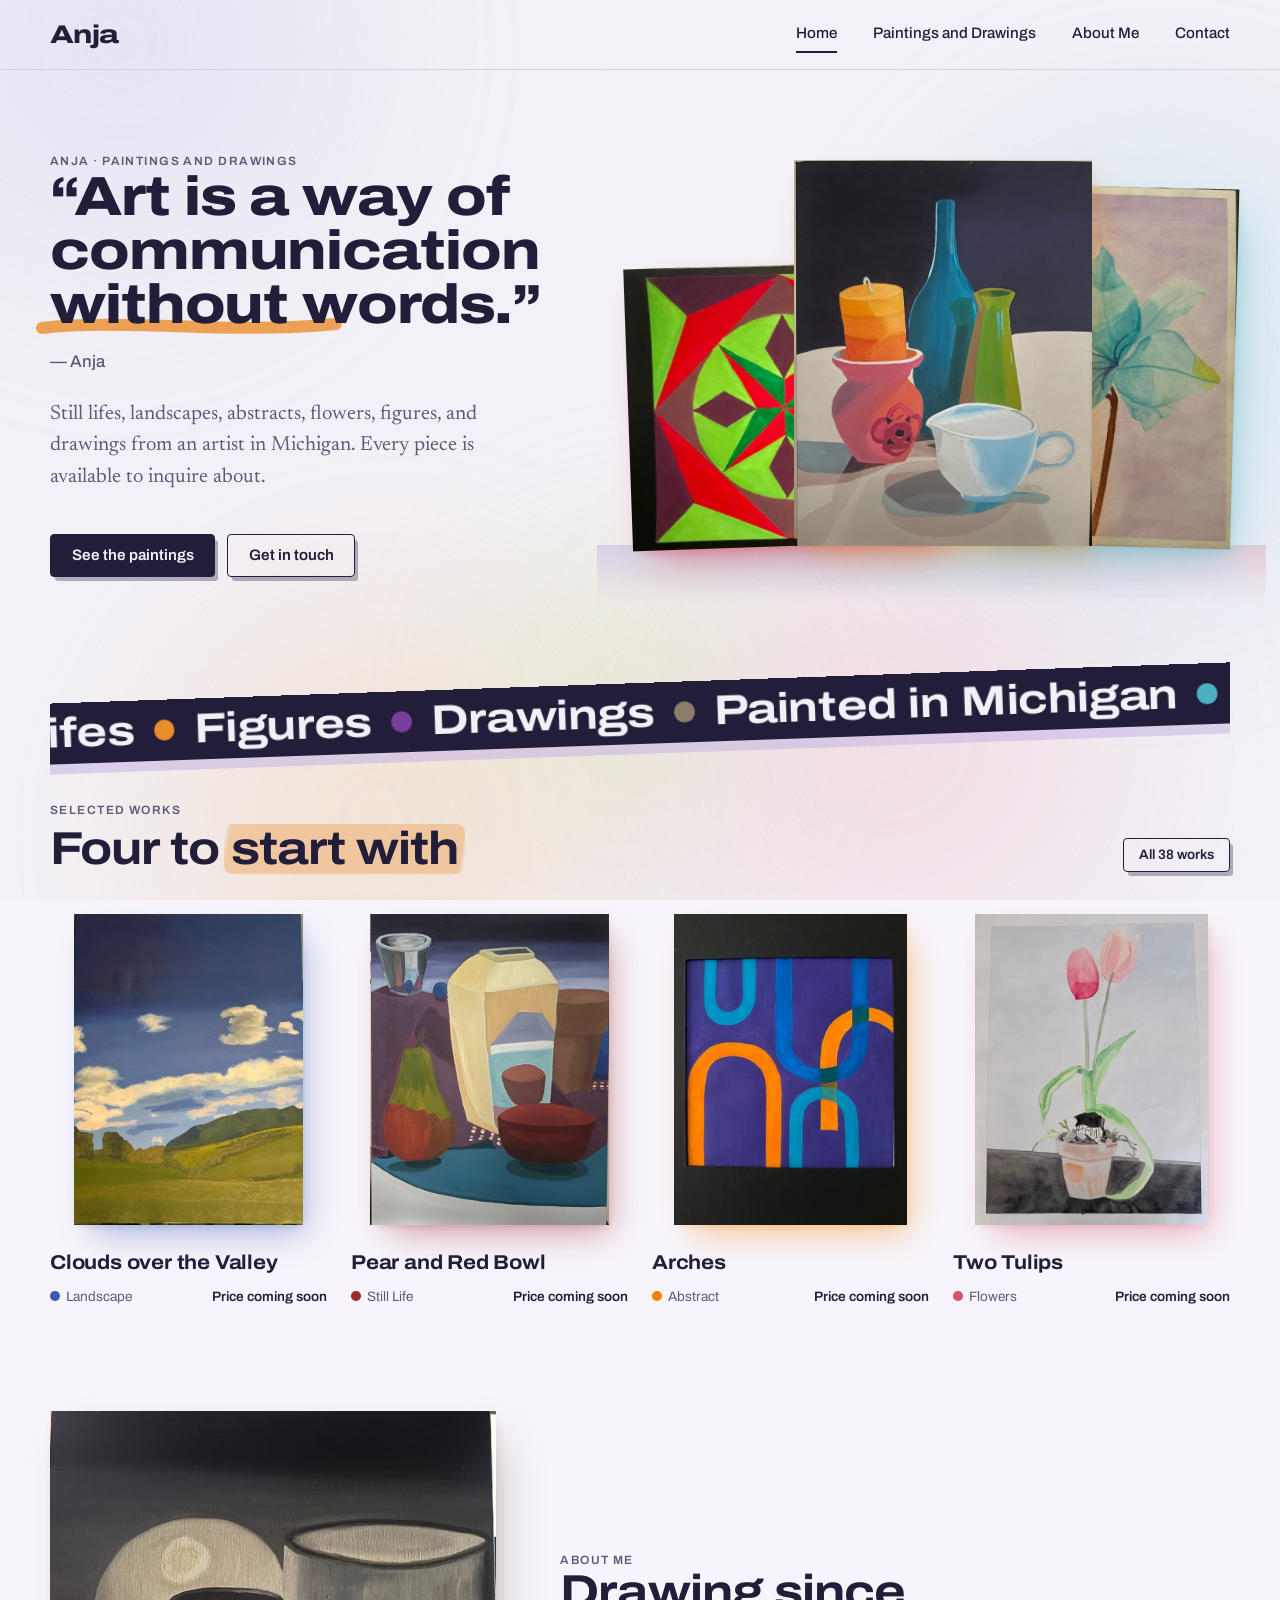
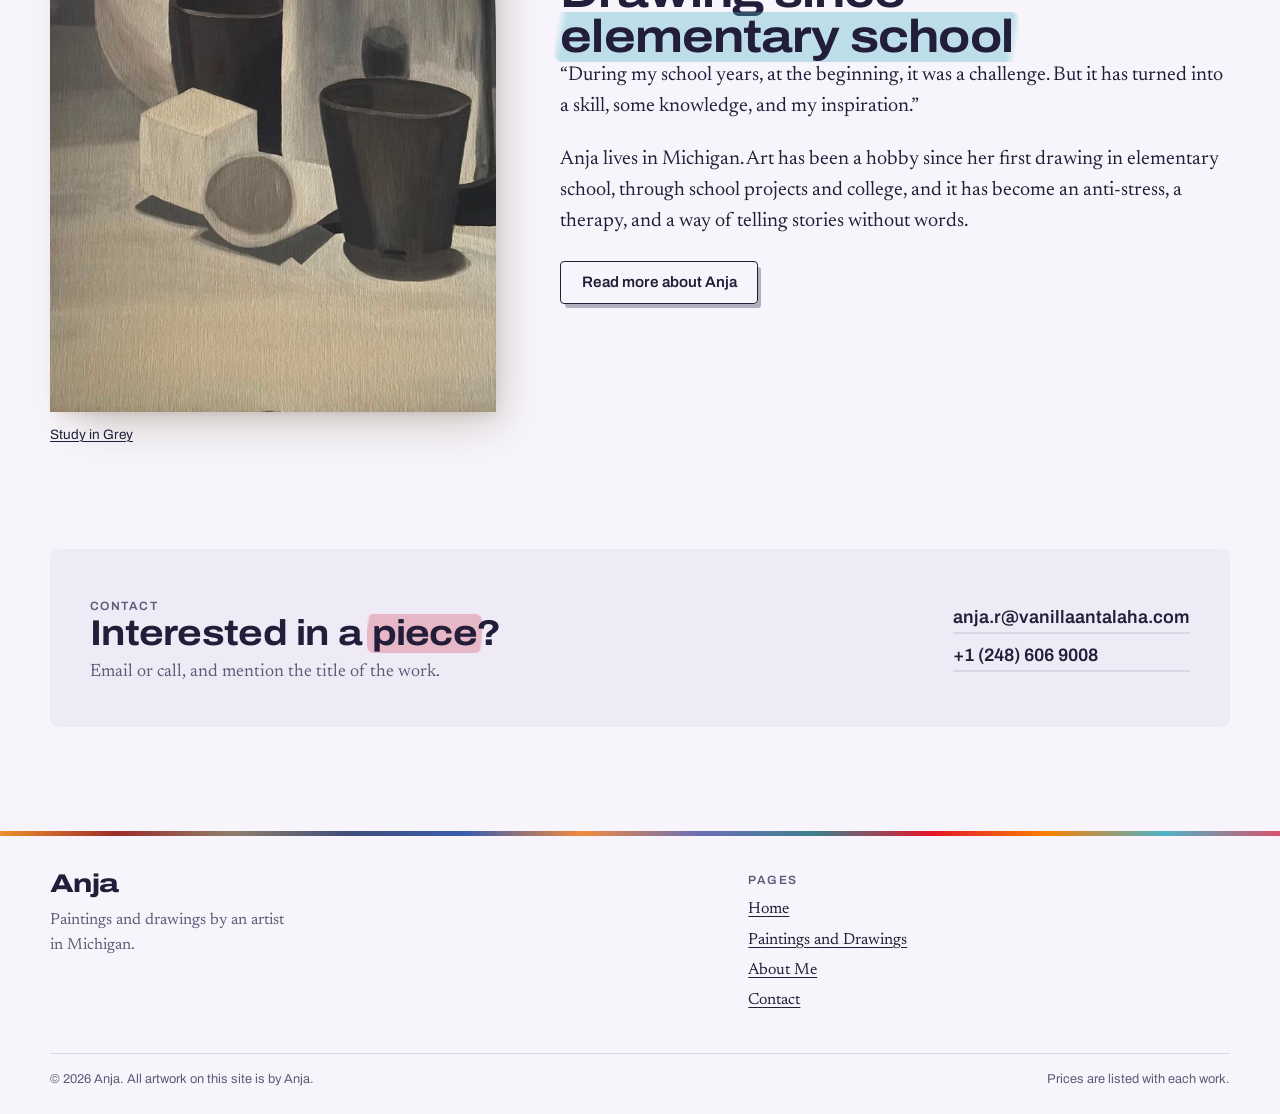
==== index.html @ 445393ed "Remove Landscapes, Abstracts, and Flowers from the home ribbon Co-Authored-By: Claude Fable 5.1 <nor" ====
<!DOCTYPE html>
<html lang="en">
<head>
  <meta charset="utf-8">
  <meta name="viewport" content="width=device-width, initial-scale=1">
  <title>Anja | Paintings and Drawings</title>
  <meta name="description" content="Still lifes, landscapes, abstracts, flowers, figures, and drawings by Anja, an artist in Michigan. Browse the paintings and ask about a piece.">
  <meta property="og:type" content="website">
  <meta property="og:title" content="Anja | Paintings and Drawings">
  <meta property="og:description" content="Still lifes, landscapes, abstracts, flowers, figures, and drawings by Anja, an artist in Michigan.">
  <meta property="og:image" content="images/og.jpg">
  <meta name="twitter:card" content="summary_large_image">
  <link rel="icon" href="favicon.svg" type="image/svg+xml">
  <link rel="preconnect" href="https://fonts.googleapis.com">
  <link rel="preconnect" href="https://fonts.gstatic.com" crossorigin>
  <link href="https://fonts.googleapis.com/css2?family=Archivo:ital,wdth,wght@0,100..125,400..800&amp;family=Newsreader:ital,opsz,wght@0,6..72,300..600;1,6..72,300..600&amp;display=swap" rel="stylesheet">
  <link rel="stylesheet" href="css/styles.css">
  <script>document.documentElement.classList.add('js')</script>
  <script src="js/main.js" defer></script>
</head>
<body>
  <a class="skip-link" href="#main">Skip to content</a>

  <div class="washes" aria-hidden="true">
    <span class="wash wash--1"></span>
    <span class="wash wash--2"></span>
    <span class="wash wash--3"></span>
    <span class="wash wash--4"></span>
    <span class="wash wash--5"></span>
  </div>

  <header class="site-header">
    <div class="wrap">
      <a class="wordmark" href="index.html">Anja</a>
      <button class="nav-toggle" type="button" aria-expanded="false" aria-controls="site-nav">
        <span class="nav-toggle-bars" aria-hidden="true"></span>
        <span class="nav-toggle-label">Menu</span>
      </button>
      <nav class="site-nav" id="site-nav" aria-label="Main">
        <ul role="list">
          <li><a href="index.html" aria-current="page">Home</a></li>
          <li><a href="paintings.html">Paintings and Drawings</a></li>
          <li><a href="about.html">About Me</a></li>
          <li><a href="contact.html">Contact</a></li>
        </ul>
      </nav>
    </div>
  </header>

  <main id="main">
    <div class="wrap">

      <section class="hero" aria-labelledby="hero-title">
        <div class="hero-text">
          <p class="eyebrow">Anja · Paintings and drawings</p>
          <h1 id="hero-title">“Art is a way of communication <span class="stroke">without words.”<svg class="stroke-svg" viewBox="0 0 300 24" preserveAspectRatio="none" aria-hidden="true"><path pathLength="100" d="M4 15 C 50 4, 110 22, 170 11 S 262 5, 296 15"/></svg></span></h1>
          <p class="hero-attrib">— Anja</p>
          <p class="hero-sub lede">Still lifes, landscapes, abstracts, flowers, figures, and drawings from an artist in Michigan. Every piece is available to inquire about.</p>
          <div class="hero-actions">
            <a class="btn" href="paintings.html">See the paintings</a>
            <a class="btn btn--ghost" href="contact.html">Get in touch</a>
          </div>
        </div>

        <div class="shelf" role="group" aria-label="Three of Anja's paintings standing on a table">
          <a class="shelf-item" href="paintings.html#quilt-star" style="--x:0%;--w:52%;--z:1;--rot:-2deg;--delay:0ms;--accent:#e3162a">
            <img src="images/artworks/quilt-star-thumb.jpg" width="800" height="727" alt="Quilt Star: an eight-pointed star in rings of lime, scarlet, and plum" fetchpriority="high">
          </a>
          <a class="shelf-item" href="paintings.html#evening-table" style="--x:27%;--w:50%;--z:3;--rot:0deg;--delay:140ms;--accent:#ef8f2c">
            <img src="images/artworks/evening-table-thumb.jpg" width="618" height="800" alt="Evening Table: a candle in a pink pot beside a tall blue bottle, a green vase, and a white creamer" fetchpriority="high">
          </a>
          <a class="shelf-item" href="paintings.html#blue-lily" style="--x:56%;--w:44%;--z:2;--rot:1.5deg;--delay:280ms;--accent:#4db3c6">
            <img src="images/artworks/blue-lily-thumb.jpg" width="583" height="800" alt="Blue Lily: a turquoise lily in translucent watercolor on a pale lavender ground" fetchpriority="high">
          </a>
        </div>
      </section>

      <div class="ribbon-wrap" aria-hidden="true">
        <div class="ribbon">
          <div class="ribbon-track">
            <span>Still lifes <i style="--dot:#ef8f2c"></i></span><span>Figures <i style="--dot:#7a3f9d"></i></span><span>Drawings <i style="--dot:#8f7f6a"></i></span><span>Painted in Michigan <i style="--dot:#4db3c6"></i></span><span>Available to buy <i style="--dot:#f98104"></i></span>
            <span>Still lifes <i style="--dot:#ef8f2c"></i></span><span>Figures <i style="--dot:#7a3f9d"></i></span><span>Drawings <i style="--dot:#8f7f6a"></i></span><span>Painted in Michigan <i style="--dot:#4db3c6"></i></span><span>Available to buy <i style="--dot:#f98104"></i></span>
          </div>
        </div>
      </div>

      <section class="section" aria-labelledby="selected-title">
        <div class="section-head">
          <div>
            <p class="eyebrow">Selected works</p>
            <h2 id="selected-title">Four to <span class="mark" style="--accent:#ef8f2c">start with</span></h2>
          </div>
          <a class="btn btn--ghost btn--small" href="paintings.html">All 38 works</a>
        </div>

        <div class="works works--featured">
          <article class="work reveal" style="--accent:#3b5db0">
            <a class="work-link" href="paintings.html#clouds-over-the-valley">
              <div class="work-frame">
                <img src="images/artworks/clouds-over-the-valley-thumb.jpg" srcset="images/artworks/clouds-over-the-valley-thumb.jpg 589w, images/artworks/clouds-over-the-valley.jpg 1178w" sizes="(min-width: 900px) 280px, 45vw" width="589" height="800" alt="Clouds over the Valley: thick white clouds in a deep blue sky above green hills" loading="lazy" decoding="async">
              </div>
              <h3 class="work-title">Clouds over the Valley</h3>
            </a>
            <p class="work-meta"><span><i class="work-swatch" aria-hidden="true"></i>Landscape</span><span class="work-price">Price coming soon</span></p>
          </article>

          <article class="work reveal" style="--accent:#9e2b2b">
            <a class="work-link" href="paintings.html#pear-and-red-bowl">
              <div class="work-frame">
                <img src="images/artworks/pear-and-red-bowl-thumb.jpg" srcset="images/artworks/pear-and-red-bowl-thumb.jpg 615w, images/artworks/pear-and-red-bowl.jpg 1230w" sizes="(min-width: 900px) 280px, 45vw" width="615" height="800" alt="Pear and Red Bowl: a green and red pear, a tall cream vessel, a terracotta pot, and a deep red bowl on a purple cloth" loading="lazy" decoding="async">
              </div>
              <h3 class="work-title">Pear and Red Bowl</h3>
            </a>
            <p class="work-meta"><span><i class="work-swatch" aria-hidden="true"></i>Still Life</span><span class="work-price">Price coming soon</span></p>
          </article>

          <article class="work reveal" style="--accent:#f98104">
            <a class="work-link" href="paintings.html#arches">
              <div class="work-frame">
                <img src="images/artworks/arches-thumb.jpg" srcset="images/artworks/arches-thumb.jpg 600w, images/artworks/arches.jpg 1200w" sizes="(min-width: 900px) 280px, 45vw" width="600" height="800" alt="Arches: orange and blue arches looping over a violet ground" loading="lazy" decoding="async">
              </div>
              <h3 class="work-title">Arches</h3>
            </a>
            <p class="work-meta"><span><i class="work-swatch" aria-hidden="true"></i>Abstract</span><span class="work-price">Price coming soon</span></p>
          </article>

          <article class="work reveal" style="--accent:#d8536a">
            <a class="work-link" href="paintings.html#two-tulips">
              <div class="work-frame">
                <img src="images/artworks/two-tulips-thumb.jpg" srcset="images/artworks/two-tulips-thumb.jpg 596w, images/artworks/two-tulips.jpg 1191w" sizes="(min-width: 900px) 280px, 45vw" width="596" height="800" alt="Two Tulips: a crimson and a blush-pink tulip in a terracotta pot on a dark table" loading="lazy" decoding="async">
              </div>
              <h3 class="work-title">Two Tulips</h3>
            </a>
            <p class="work-meta"><span><i class="work-swatch" aria-hidden="true"></i>Flowers</span><span class="work-price">Price coming soon</span></p>
          </article>
        </div>
      </section>

      <section class="section teaser" aria-labelledby="about-title">
        <figure class="art-figure reveal" style="--accent:#8f7f6a">
          <img src="images/artworks/study-in-grey-thumb.jpg" srcset="images/artworks/study-in-grey-thumb.jpg 594w, images/artworks/study-in-grey.jpg 1187w" sizes="(min-width: 900px) 400px, 90vw" width="594" height="800" alt="Study in Grey: a sphere, a cube, a glass jar, and two dark cups painted in warm greys" loading="lazy" decoding="async">
          <figcaption><a href="paintings.html#study-in-grey">Study in Grey</a></figcaption>
        </figure>
        <div>
          <p class="eyebrow">About me</p>
          <h2 id="about-title">Drawing since <span class="mark" style="--accent:#4db3c6">elementary school</span></h2>
          <div class="prose">
            <p>“During my school years, at the beginning, it was a challenge. But it has turned into a skill, some knowledge, and my inspiration.”</p>
            <p>Anja lives in Michigan. Art has been a hobby since her first drawing in elementary school, through school projects and college, and it has become an anti-stress, a therapy, and a way of telling stories without words.</p>
          </div>
          <a class="btn btn--ghost" href="about.html">Read more about Anja</a>
        </div>
      </section>

      <section class="section band" aria-labelledby="contact-title">
        <div>
          <p class="eyebrow">Contact</p>
          <h2 id="contact-title">Interested in a <span class="mark" style="--accent:#d8536a">piece</span>?</h2>
          <p>Email or call, and mention the title of the work.</p>
        </div>
        <div class="band-contact">
          <a href="mailto:anja.r@vanillaantalaha.com">anja.r@vanillaantalaha.com</a>
          <a href="tel:+12486069008">+1 (248) 606 9008</a>
        </div>
      </section>

    </div>
  </main>

  <footer class="site-footer">
    <div class="wrap">
      <div class="footer-grid footer-grid--two">
        <div>
          <a class="wordmark" href="index.html">Anja</a>
          <p class="footer-note">Paintings and drawings by an artist in Michigan.</p>
        </div>
        <div>
          <p class="eyebrow">Pages</p>
          <ul role="list">
            <li><a href="index.html">Home</a></li>
            <li><a href="paintings.html">Paintings and Drawings</a></li>
            <li><a href="about.html">About Me</a></li>
            <li><a href="contact.html">Contact</a></li>
          </ul>
        </div>
      </div>
      <div class="footer-bottom">
        <span>© 2026 Anja. All artwork on this site is by Anja.</span>
        <span>Prices are listed with each work.</span>
      </div>
    </div>
  </footer>
</body>
</html>
---- css/styles.css ----
/* =============================================================
   Anja — paintings and drawings
   Light theme. Display type: Archivo. Body type: Newsreader.
   Signature: every artwork casts a shadow tinted with its own colour,
   the way objects do in Anja's still lifes.
   ============================================================= */

@layer reset, base, layout, components, utilities;

/* ---------- Reset ---------- */
@layer reset {
  *, *::before, *::after { box-sizing: border-box; }
  * { margin: 0; }
  html { -webkit-text-size-adjust: 100%; }
  body { min-height: 100dvh; }
  img, svg, picture { display: block; max-width: 100%; height: auto; }
  button, input, select, textarea { font: inherit; color: inherit; }
  button { background: none; border: 0; padding: 0; cursor: pointer; }
  ul[role="list"], ol[role="list"] { list-style: none; padding: 0; }
  a { color: inherit; }
  dialog { padding: 0; border: 0; }
  figure { margin: 0; }
}

/* ---------- Tokens and base type ---------- */
@layer base {
  :root {
    --paper: #f7f5fb;
    --paper-deep: #eeebf6;
    --ink: #221e3a;
    --ink-soft: #5e5a78;
    --line: #dad5e6;
    --lilac: #c9b8e8;
    --teal: #2c9dbb;
    --pink: #e5607c;
    --accent: var(--ink-soft);

    --font-display: "Archivo", "Helvetica Neue", Arial, sans-serif;
    --font-body: "Newsreader", Georgia, "Times New Roman", serif;

    --wrap: 1180px;
    --gutter: clamp(1rem, 4vw, 2.5rem);
    --space-1: .25rem;
    --space-2: .5rem;
    --space-3: .75rem;
    --space-4: 1rem;
    --space-5: 1.5rem;
    --space-6: 2.5rem;
    --space-7: 4rem;
    --space-8: 6.5rem;

    --dur: 520ms;
    --dur-fast: 240ms;
    --ease: cubic-bezier(.2, .7, .2, 1);
    --radius: 4px;

    color-scheme: light;
  }

  html {
    background: var(--paper);
    color: var(--ink);
    scroll-behavior: smooth;
  }
  @media (prefers-reduced-motion: reduce) {
    html { scroll-behavior: auto; }
  }

  body {
    font-family: var(--font-body);
    font-size: 1.125rem;
    font-optical-sizing: auto;
    line-height: 1.55;
    -webkit-font-smoothing: antialiased;
  }

  h1, h2, h3 {
    font-family: var(--font-display);
    font-weight: 800;
    font-stretch: 125%;
    line-height: .98;
    letter-spacing: -.02em;
    text-wrap: balance;
    overflow-wrap: break-word;
  }
  h1 { font-size: clamp(2.4rem, 5.4vw, 4.6rem); font-stretch: 118%; }
  h2 { font-size: clamp(1.9rem, 3.6vw, 3rem); font-weight: 700; font-stretch: 115%; }
  h3 { font-size: 1.25rem; font-weight: 700; font-stretch: 110%; letter-spacing: -.01em; line-height: 1.15; }
  p { text-wrap: pretty; }

  a { text-decoration-thickness: 1px; text-underline-offset: .16em; }
  a:hover { text-decoration-color: var(--accent); }

  :focus-visible { outline: 3px solid var(--ink); outline-offset: 3px; border-radius: 2px; }
  ::selection { background: var(--lilac); color: var(--ink); }

  .eyebrow {
    font-family: var(--font-display);
    font-stretch: 100%;
    font-size: .75rem;
    font-weight: 600;
    letter-spacing: .12em;
    text-transform: uppercase;
    color: var(--ink-soft);
  }
  .lede { font-size: clamp(1.2rem, 1.6vw, 1.4rem); color: var(--ink-soft); max-width: 40ch; }
  .prose { max-width: 62ch; font-size: 1.2rem; }
  .prose p + p { margin-top: 1.1em; }
  .muted { color: var(--ink-soft); }
}

/* ---------- Page layout ---------- */
@layer layout {
  .wrap { width: min(100% - 2 * var(--gutter), var(--wrap)); margin-inline: auto; }

  .skip-link {
    position: absolute; left: var(--gutter); top: -100px; z-index: 100;
    background: var(--ink); color: var(--paper);
    font-family: var(--font-display); font-weight: 600;
    padding: .6em 1em; border-radius: var(--radius); text-decoration: none;
  }
  .skip-link:focus { top: var(--space-3); }

  .site-header { position: relative; z-index: 20; padding-block: var(--space-4); border-bottom: 1px solid var(--line); }
  .site-header .wrap { display: flex; align-items: center; justify-content: space-between; gap: var(--space-4); }
  .wordmark {
    font-family: var(--font-display); font-weight: 800; font-stretch: 125%;
    font-size: 1.6rem; letter-spacing: -.02em; line-height: 1; text-decoration: none;
  }
  .site-nav ul { display: flex; gap: clamp(1rem, 3vw, 2.25rem); }
  .site-nav a {
    display: inline-block; font-family: var(--font-display); font-weight: 500; font-size: .95rem;
    text-decoration: none; padding-block: .35rem; border-bottom: 2px solid transparent;
    transition: border-color var(--dur-fast) var(--ease);
  }
  .site-nav a:hover { border-bottom-color: var(--line); }
  .site-nav a[aria-current="page"] { border-bottom-color: var(--ink); }

  .nav-toggle {
    display: none; align-items: center; gap: .6rem;
    font-family: var(--font-display); font-weight: 600; font-size: .9rem;
    padding: .5rem .8rem; border: 1.5px solid var(--line); border-radius: var(--radius);
  }
  .nav-toggle-bars { display: inline-block; width: 16px; height: 2px; background: currentColor; box-shadow: 0 -5px 0 currentColor, 0 5px 0 currentColor; }

  @media (max-width: 719px) {
    .nav-toggle { display: inline-flex; }
    html.js .site-nav {
      display: none; position: absolute; left: 0; right: 0; top: 100%;
      background: var(--paper); border-bottom: 1px solid var(--line);
      padding: var(--space-4) var(--gutter) var(--space-5);
    }
    html.js .site-nav[data-open] { display: block; }
    .site-nav ul { flex-direction: column; gap: var(--space-3); }
    .site-nav a { font-size: 1.15rem; }
    html:not(.js) .site-header .wrap { flex-wrap: wrap; }
  }

  main { padding-block: var(--space-6) var(--space-8); }
  .section + .section { margin-top: var(--space-8); }
  .section-head { display: flex; align-items: end; justify-content: space-between; flex-wrap: wrap; gap: var(--space-4); margin-bottom: var(--space-5); }
  .section-head .eyebrow { margin-bottom: var(--space-2); }
  .page-head { margin-bottom: var(--space-6); max-width: 60ch; }
  .page-head .eyebrow { margin-bottom: var(--space-3); }
  .page-head .lede { margin-top: var(--space-4); }

  .site-footer { border-top: 1px solid var(--line); padding-block: var(--space-6) var(--space-5); font-size: 1rem; }
  .footer-grid { display: grid; grid-template-columns: 1.4fr 1fr 1fr; gap: var(--space-5); }
  .footer-grid--two { grid-template-columns: 1.4fr 1fr; }
  .footer-grid .eyebrow { margin-bottom: var(--space-2); }
  .footer-grid ul { display: grid; gap: .35rem; }
  .footer-note { color: var(--ink-soft); max-width: 30ch; margin-top: var(--space-2); }
  .footer-bottom {
    margin-top: var(--space-6); padding-top: var(--space-4); border-top: 1px solid var(--line);
    display: flex; justify-content: space-between; flex-wrap: wrap; gap: var(--space-3);
    font-family: var(--font-display); font-size: .8rem; color: var(--ink-soft);
  }
  @media (max-width: 719px) { .footer-grid { grid-template-columns: 1fr; } }
}

/* ---------- Components ---------- */
@layer components {
  /* Tinted shadows. Each of these carries its own --accent (inline or set by script). */
  .work, .shelf-item, .art-figure, .lightbox, .btn, .contact-item {
    --shadow-tint: rgba(34, 30, 58, .18);
    --shadow-tint-soft: rgba(34, 30, 58, .1);
  }
  @supports (color: color-mix(in oklab, red 50%, transparent)) {
    .work, .shelf-item, .art-figure, .lightbox, .btn, .contact-item {
      --shadow-tint: color-mix(in oklab, var(--accent) 46%, transparent);
      --shadow-tint-soft: color-mix(in oklab, var(--accent) 24%, transparent);
    }
  }

  /* Buttons */
  .btn {
    display: inline-flex; align-items: center; gap: .5em;
    font-family: var(--font-display); font-weight: 600; font-size: .95rem; line-height: 1;
    padding: .85em 1.35em; border-radius: var(--radius);
    background: var(--ink); color: var(--paper); text-decoration: none;
    border: 1.5px solid var(--ink);
    box-shadow: 4px 5px 0 -1px var(--shadow-tint);
    transition: transform var(--dur-fast) var(--ease), box-shadow var(--dur-fast) var(--ease);
  }
  .btn:hover { transform: translate(-1px, -2px); box-shadow: 7px 9px 0 -1px var(--shadow-tint); }
  .btn:active { transform: none; box-shadow: 2px 2px 0 -1px var(--shadow-tint); }
  .btn--ghost { background: transparent; color: var(--ink); }
  .btn--small { font-size: .85rem; padding: .7em 1.1em; }

  /* Hero: her words, and three works standing on a table */
  .hero {
    display: grid; grid-template-columns: 1fr 1.15fr;
    gap: clamp(var(--space-6), 5vw, var(--space-8));
    align-items: center; padding-block: var(--space-4) var(--space-6);
  }
  .hero h1 { font-size: clamp(2.1rem, 4.3vw, 3.9rem); }
  .hero-attrib { margin-top: var(--space-4); font-family: var(--font-display); font-weight: 500; font-size: 1.05rem; color: var(--ink-soft); }
  .hero-sub { margin-top: var(--space-5); }
  .hero-actions { display: flex; flex-wrap: wrap; gap: var(--space-3); margin-top: var(--space-6); }

  .shelf { position: relative; isolation: isolate; aspect-ratio: 5 / 4; --table: 12%; }
  .shelf::before {
    content: ""; position: absolute; z-index: 0; left: -6%; right: -6%; bottom: var(--table);
    height: 1px; background: var(--line);
  }
  .shelf::after {
    content: ""; position: absolute; z-index: 0; left: -6%; right: -6%; bottom: 0; height: var(--table);
    background: linear-gradient(90deg, rgba(201, 184, 232, .5), rgba(44, 157, 187, .26) 55%, rgba(229, 96, 124, .22));
    -webkit-mask-image: linear-gradient(#000, transparent);
    mask-image: linear-gradient(#000, transparent);
  }
  .shelf-item {
    position: absolute; bottom: var(--table); left: var(--x); width: var(--w); z-index: var(--z, 1);
    transform: rotate(var(--rot, 0deg)); transform-origin: 50% 100%;
  }
  .shelf-item img { width: 100%; box-shadow: 12px 18px 36px -12px var(--shadow-tint), 3px 5px 10px -4px var(--shadow-tint-soft); }

  @media (max-width: 899px) {
    .hero { grid-template-columns: 1fr; }
    .shelf { max-width: 560px; margin-top: var(--space-5); }
  }
  @media (prefers-reduced-motion: no-preference) {
    html.js .shelf-item { animation: land 900ms var(--ease) both; animation-delay: var(--delay, 0ms); }
    html.js .shelf-item img { animation: settle 900ms var(--ease) both; animation-delay: var(--delay, 0ms); }
    @keyframes land {
      from { opacity: 0; transform: translateY(-32px) rotate(var(--rot, 0deg)); }
      to { opacity: 1; transform: translateY(0) rotate(var(--rot, 0deg)); }
    }
    @keyframes settle {
      from { box-shadow: 2px 3px 6px -3px var(--shadow-tint), 0 0 0 0 var(--shadow-tint-soft); }
      to { box-shadow: 12px 18px 36px -12px var(--shadow-tint), 3px 5px 10px -4px var(--shadow-tint-soft); }
    }
  }

  /* Work cards */
  .works { display: grid; grid-template-columns: 1fr; gap: var(--space-7) var(--space-5); grid-auto-flow: dense; }
  @media (min-width: 640px) {
    .works { grid-template-columns: repeat(2, 1fr); }
    .work--landscape { grid-column: span 2; }
  }
  @media (min-width: 1024px) { .works { grid-template-columns: repeat(3, 1fr); } }
  .works--featured { gap: var(--space-6) var(--space-5); grid-template-columns: repeat(2, 1fr); }
  @media (min-width: 900px) { .works--featured { grid-template-columns: repeat(4, 1fr); } }
  .works--featured .work--landscape { grid-column: auto; }

  .work { display: flex; flex-direction: column; gap: var(--space-3); }
  .work-link { display: block; text-decoration: none; }
  /* The frame keeps every card the same height; the painting is centred inside it
     with absolute positioning so its percentage caps resolve against the frame. */
  .work-frame { position: relative; aspect-ratio: 4 / 5; }
  .work--landscape .work-frame { aspect-ratio: 8 / 5; }
  .works--featured .work--landscape .work-frame { aspect-ratio: 4 / 5; }
  .work-frame img {
    position: absolute; inset: 0; margin: auto;
    max-width: 90%; max-height: 90%; width: auto; height: auto;
    box-shadow: 10px 16px 32px -10px var(--shadow-tint), 2px 4px 8px -4px var(--shadow-tint-soft);
    transition: transform var(--dur-fast) var(--ease), box-shadow var(--dur-fast) var(--ease);
  }
  .work-link:hover img, .work-link:focus-visible img {
    transform: translateY(-6px);
    box-shadow: 18px 30px 46px -14px var(--shadow-tint-soft), 6px 10px 16px -8px var(--shadow-tint-soft);
  }
  .work-title { margin-top: var(--space-2); }
  .work-link:hover .work-title { text-decoration: underline; text-decoration-color: var(--accent); text-decoration-thickness: 2px; text-underline-offset: .12em; }
  .work-meta { display: flex; justify-content: space-between; gap: var(--space-3); font-family: var(--font-display); font-size: .85rem; color: var(--ink-soft); }
  .work-price { font-weight: 600; color: var(--ink); }
  @media (max-width: 639px) {
    .works--featured .work-meta { flex-direction: column; align-items: flex-start; gap: .15rem; }
  }
  .work-desc { font-size: 1rem; color: var(--ink-soft); }
  .work-actions { margin-top: auto; padding-top: var(--space-2); }

  /* Filters */
  .filters { display: flex; flex-wrap: wrap; align-items: center; gap: var(--space-2); margin-bottom: var(--space-6); }
  .chip {
    font-family: var(--font-display); font-weight: 600; font-size: .85rem;
    padding: .55em 1em; border: 1.5px solid var(--line); border-radius: 999px;
    transition: background-color var(--dur-fast), color var(--dur-fast), border-color var(--dur-fast);
  }
  .chip:hover { border-color: var(--ink-soft); }
  .chip[aria-pressed="true"] { background: var(--ink); color: var(--paper); border-color: var(--ink); }
  .filter-count { margin-left: auto; font-family: var(--font-display); font-size: .85rem; color: var(--ink-soft); }
  html:not(.js) .filters { display: none; }

  /* Lightbox */
  .lightbox { width: 100dvw; height: 100dvh; max-width: none; max-height: none; background: transparent; color: var(--ink); overflow: hidden; }
  .lightbox::backdrop { background: transparent; }
  .lightbox-tint { position: fixed; inset: 0; background: var(--paper); }
  @supports (color: color-mix(in oklab, red 50%, transparent)) {
    .lightbox-tint { background: color-mix(in oklab, var(--accent) 14%, var(--paper)); }
  }
  .lightbox-body {
    position: relative; z-index: 1; height: 100%;
    width: min(100% - 2 * var(--gutter), var(--wrap)); margin-inline: auto;
    display: grid; grid-template-columns: 1.25fr 1fr; gap: var(--space-7);
    align-items: center; padding-block: var(--space-7);
  }
  .lightbox-figure { display: grid; place-items: center; height: 100%; min-height: 0; }
  .lightbox-figure img {
    max-width: 100%; max-height: min(78dvh, 100%); width: auto; height: auto;
    box-shadow: 18px 26px 50px -14px var(--shadow-tint), 4px 8px 14px -6px var(--shadow-tint-soft);
  }
  .lightbox-info { max-width: 42ch; }
  .lightbox-info h2 { margin-top: var(--space-2); font-size: clamp(1.9rem, 3vw, 2.6rem); }
  .lightbox-info h2:focus-visible { outline: none; }
  .lightbox-desc { margin-top: var(--space-4); }
  .lightbox-price { margin-top: var(--space-4); font-family: var(--font-display); font-weight: 600; }
  .lightbox-actions { margin-top: var(--space-5); display: flex; flex-wrap: wrap; align-items: center; gap: var(--space-3); }
  .lightbox-email { font-size: .95rem; color: var(--ink-soft); }
  .lightbox-close {
    position: absolute; top: var(--space-4); right: 0; z-index: 2;
    display: inline-flex; align-items: center; gap: .5rem;
    font-family: var(--font-display); font-weight: 600; font-size: .9rem;
    padding: .5rem .8rem; border: 1.5px solid var(--line); border-radius: var(--radius); background: var(--paper);
  }
  .lightbox-close:hover { border-color: var(--ink); }
  .lightbox-nav { position: absolute; bottom: var(--space-4); right: 0; display: flex; align-items: center; gap: var(--space-2); font-family: var(--font-display); font-size: .85rem; color: var(--ink-soft); }
  .lightbox-nav button { width: 44px; height: 44px; display: grid; place-items: center; border: 1.5px solid var(--line); border-radius: 999px; background: var(--paper); }
  .lightbox-nav button:hover { border-color: var(--ink); }
  .lightbox-nav svg { width: 18px; height: 18px; }
  @media (max-width: 899px) {
    .lightbox { overflow: auto; }
    .lightbox-body { grid-template-columns: 1fr; height: auto; min-height: 100%; align-content: start; gap: var(--space-5); padding-block: var(--space-7) var(--space-7); }
    .lightbox-figure { height: auto; }
    .lightbox-figure img { max-height: 56dvh; }
    .lightbox-nav { position: static; margin-top: var(--space-4); }
  }
  body:has(dialog[open]) { overflow: hidden; }
  @media (prefers-reduced-motion: no-preference) {
    .lightbox[open] .lightbox-tint { animation: fade var(--dur) var(--ease) both; }
    .lightbox[open] .lightbox-figure img { animation: rise var(--dur) var(--ease) both; }
    .lightbox[open] .lightbox-info { animation: fade var(--dur) var(--ease) both; animation-delay: 80ms; }
    @keyframes fade { from { opacity: 0; } to { opacity: 1; } }
    @keyframes rise { from { opacity: 0; transform: translateY(16px); } to { opacity: 1; transform: none; } }
  }

  /* Standalone artwork figure (About, Contact, Home teaser) */
  .art-figure { display: grid; gap: var(--space-3); }
  .art-figure img { box-shadow: 14px 20px 40px -12px var(--shadow-tint), 3px 6px 12px -5px var(--shadow-tint-soft); }
  .art-figure figcaption { font-family: var(--font-display); font-size: .85rem; color: var(--ink-soft); }
  .art-figure figcaption a { color: var(--ink); }

  /* About */
  .about { display: grid; grid-template-columns: 1.1fr .9fr; gap: var(--space-7); align-items: start; }
  .about-aside { position: sticky; top: var(--space-5); }
  .pullquote {
    margin-block: var(--space-6); padding-left: var(--space-5); border-left: 3px solid var(--accent);
    font-family: var(--font-display); font-weight: 700; font-stretch: 115%;
    font-size: clamp(1.5rem, 2.6vw, 2.2rem); line-height: 1.1; letter-spacing: -.015em; text-wrap: balance;
  }
  .about-music { margin-top: var(--space-6); padding-top: var(--space-5); border-top: 1px solid var(--line); }
  @media (max-width: 899px) {
    .about { grid-template-columns: 1fr; }
    .about-aside { position: static; max-width: 480px; }
  }

  /* Contact */
  .contact { display: grid; grid-template-columns: 1fr 1fr; gap: var(--space-7); align-items: start; }
  .contact-list { display: grid; gap: var(--space-6); }
  .contact-item .eyebrow { margin-bottom: var(--space-2); }
  .contact-link {
    display: inline-block; font-family: var(--font-display); font-weight: 700; font-stretch: 110%;
    font-size: clamp(1.35rem, 2.8vw, 2.1rem); letter-spacing: -.015em; line-height: 1.15;
    text-decoration: none; border-bottom: 3px solid var(--line); overflow-wrap: anywhere;
    transition: border-color var(--dur-fast) var(--ease);
  }
  .contact-link:hover { border-bottom-color: var(--accent); }
  .contact-actions { margin-top: var(--space-3); display: flex; gap: var(--space-3); flex-wrap: wrap; }
  .contact-note { color: var(--ink-soft); max-width: 36ch; }
  @media (max-width: 899px) {
    .contact { grid-template-columns: 1fr; }
    .contact .art-figure { max-width: 480px; }
  }

  /* Home: about teaser and contact band */
  .teaser { display: grid; grid-template-columns: .8fr 1.2fr; gap: var(--space-7); align-items: center; }
  .teaser .prose { font-size: 1.25rem; }
  .teaser .btn { margin-top: var(--space-5); }
  @media (max-width: 899px) {
    .teaser { grid-template-columns: 1fr; }
    .teaser .art-figure { max-width: 420px; }
  }
  .band {
    display: flex; flex-wrap: wrap; align-items: center; justify-content: space-between; gap: var(--space-5);
    padding: var(--space-6); background: var(--paper-deep); border-radius: 8px;
  }
  .band h2 { font-size: clamp(1.6rem, 2.8vw, 2.4rem); }
  .band p { margin-top: var(--space-2); color: var(--ink-soft); }
  .band-contact { display: grid; gap: var(--space-2); font-family: var(--font-display); font-weight: 600; }
  .band-contact a { text-decoration: none; border-bottom: 2px solid var(--line); }
  .band-contact a:hover { border-bottom-color: var(--ink); }
}

/* ---------- Utilities ---------- */
@layer utilities {
  .visually-hidden {
    position: absolute !important; width: 1px; height: 1px; margin: -1px; padding: 0;
    overflow: hidden; clip: rect(0 0 0 0); clip-path: inset(50%); white-space: nowrap; border: 0;
  }
  [hidden] { display: none !important; }
  @media (prefers-reduced-motion: no-preference) {
    html.js .reveal { opacity: 0; transform: translateY(14px); transition: opacity var(--dur) var(--ease), transform var(--dur) var(--ease); }
    html.js .reveal.is-visible { opacity: 1; transform: none; }
  }
}

/* =============================================================
   Expressive layer: washes, grain, brushstroke, ribbon, tilt,
   cursor, marks, palette. All motion sits behind reduced-motion.
   ============================================================= */
@layer base {
  body { overflow-x: clip; position: relative; }
  /* Paper grain over everything (the lightbox lives in the top layer above it) */
  body::after {
    content: ""; position: fixed; inset: 0; z-index: 50; pointer-events: none;
    opacity: .32; mix-blend-mode: multiply; background-size: 220px 220px;
    background-image: url("data:image/svg+xml,%3Csvg xmlns='http://www.w3.org/2000/svg' width='220' height='220'%3E%3Cfilter id='n'%3E%3CfeTurbulence type='fractalNoise' baseFrequency='.9' numOctaves='2' stitchTiles='stitch'/%3E%3CfeColorMatrix values='0 0 0 0 0  0 0 0 0 0  0 0 0 0 0  0 0 0 .09 0'/%3E%3C/filter%3E%3Crect width='100%25' height='100%25' filter='url(%23n)'/%3E%3C/svg%3E");
  }
}

@layer components {
  /* Drifting watercolor washes behind the page */
  .washes { position: fixed; inset: 0; z-index: -1; overflow: hidden; pointer-events: none; }
  .wash {
    position: absolute; width: 52vmax; height: 52vmax; border-radius: 50%;
    filter: blur(64px); opacity: .27; will-change: transform;
    background: radial-gradient(circle at 45% 45%, var(--c), transparent 66%);
  }
  .wash--1 { --c: #c9b8e8; top: -20vmax; left: -14vmax; }
  .wash--2 { --c: #7fd0e2; top: 4vmax; right: -18vmax; }
  .wash--3 { --c: #f7b86e; bottom: -22vmax; left: 6vmax; }
  .wash--4 { --c: #f4a3b6; bottom: -16vmax; right: 2vmax; }
  .wash--5 { --c: #cde68a; top: 38vmax; left: 34vmax; width: 34vmax; height: 34vmax; opacity: .26; }
  @media (prefers-reduced-motion: no-preference) {
    .wash { animation: drift 40s ease-in-out infinite alternate; }
    .wash--2 { animation-duration: 52s; animation-delay: -14s; }
    .wash--3 { animation-duration: 46s; animation-delay: -6s; }
    .wash--4 { animation-duration: 58s; animation-delay: -22s; }
    .wash--5 { animation-duration: 36s; animation-delay: -9s; }
    @keyframes drift {
      from { transform: translate(0, 0) scale(1); }
      50% { transform: translate(7vmax, -5vmax) scale(1.18); }
      to { transform: translate(-5vmax, 7vmax) scale(.94); }
    }
  }

  /* Hero: words rise in one by one, then a brushstroke draws itself under her last words */
  .w { display: inline-block; }
  @media (prefers-reduced-motion: no-preference) {
    html.js h1 .w { opacity: 0; transform: translateY(.45em) rotate(1.5deg); animation: word-rise 700ms var(--ease) forwards; animation-delay: calc(var(--i, 0) * 55ms); }
    @keyframes word-rise { to { opacity: 1; transform: none; } }
  }
  .stroke { position: relative; display: inline-block; isolation: isolate; white-space: nowrap; }
  .stroke-svg { position: absolute; z-index: -1; left: -3%; bottom: -.06em; width: 106%; max-width: none; height: .38em; overflow: visible; }
  .stroke-svg path {
    fill: none; stroke: #ef8f2c; stroke-width: 12; stroke-linecap: round; stroke-linejoin: round;
    vector-effect: non-scaling-stroke; opacity: .8;
  }
  @media (prefers-reduced-motion: no-preference) {
    html.js .stroke-svg path { stroke-dasharray: 100; stroke-dashoffset: 100; animation: draw 1s var(--ease) 900ms forwards; }
    @keyframes draw { to { stroke-dashoffset: 0; } }
  }

  /* Hero shelf: the paintings shift with the cursor at three depths */
  .shelf-item img {
    transform: translate(calc(var(--px, 0) * var(--depth, 8) * 1px), calc(var(--py, 0) * var(--depth, 8) * 1px));
    transition: transform 600ms cubic-bezier(.2, .8, .2, 1);
  }

  /* Slanted ribbon of her subjects */
  .ribbon-wrap { overflow: clip; padding-block: var(--space-6) var(--space-6); }
  .ribbon-wrap + .section { margin-top: var(--space-4); }
  .ribbon {
    width: 110vw; margin-left: calc(50% - 55vw); transform: rotate(-2deg);
    background: var(--ink); color: var(--paper); overflow: hidden; padding-block: .55em;
    box-shadow: 8px 12px 0 -2px rgba(201, 184, 232, .55);
  }
  .ribbon-track { display: flex; width: max-content; gap: 0; }
  .ribbon-track span {
    display: inline-flex; align-items: center; gap: 1.2rem; padding-right: 1.2rem;
    font-family: var(--font-display); font-weight: 700; font-stretch: 122%; letter-spacing: -.01em;
    font-size: clamp(1.4rem, 3.4vw, 2.6rem); line-height: 1; white-space: nowrap;
  }
  .ribbon-track i { width: .5em; height: .5em; border-radius: 50%; background: var(--dot); flex: none; }
  @media (prefers-reduced-motion: no-preference) {
    .ribbon-track { animation: ticker 34s linear infinite; }
    .ribbon:hover .ribbon-track { animation-play-state: paused; }
    @keyframes ticker { to { transform: translateX(-50%); } }
  }

  /* Gallery cards: perspective tilt that follows the cursor; staggered reveal */
  .work-frame { perspective: 900px; }
  .work-frame img {
    transform: translateY(var(--lift, 0px)) rotateX(var(--rx, 0deg)) rotateY(var(--ry, 0deg));
    transition: transform 220ms var(--ease), box-shadow 260ms var(--ease);
  }
  .work-link:hover .work-frame, .work-link:focus-visible .work-frame { --lift: -8px; }
  .work-link:hover img, .work-link:focus-visible img {
    transform: translateY(var(--lift, 0px)) rotateX(var(--rx, 0deg)) rotateY(var(--ry, 0deg));
  }
  .work-swatch { display: inline-block; width: .7em; height: .7em; border-radius: 50%; background: var(--accent); margin-right: .45em; vertical-align: -.02em; }

  /* Filter chips carry their subject's colour */
  .chip[data-filter]:not([data-filter="all"])::before { content: ""; display: inline-block; width: .55em; height: .55em; border-radius: 50%; margin-right: .5em; background: var(--dot, var(--ink-soft)); vertical-align: .02em; }
  .chip[data-filter="still-life"] { --dot: #ef8f2c; }
  .chip[data-filter="landscape"] { --dot: #3b5db0; }
  .chip[data-filter="abstract"] { --dot: #e3162a; }
  .chip[data-filter="flowers"] { --dot: #d8536a; }
  .chip[data-filter="figures"] { --dot: #7a3f9d; }
  .chip[data-filter="drawings"] { --dot: #55504a; }

  /* Lightbox: the colour blooms out from the centre */
  @media (prefers-reduced-motion: no-preference) {
    .lightbox[open] .lightbox-tint { animation: bloom 700ms var(--ease) both; }
    @keyframes bloom { from { clip-path: circle(0% at 50% 50%); } to { clip-path: circle(120% at 50% 50%); } }
  }

  /* Marker highlight inside headings */
  .mark {
    padding: 0 .14em; margin: 0 -.14em; border-radius: .18em; box-decoration-break: clone; -webkit-box-decoration-break: clone;
    background: linear-gradient(100deg, transparent 1%, var(--mark) 3%, var(--mark) 97%, transparent 99%);
    --mark: rgba(201, 184, 232, .55);
  }
  @supports (color: color-mix(in oklab, red 50%, transparent)) {
    .mark { --mark: color-mix(in oklab, var(--accent) 34%, transparent); }
  }

  /* Standalone figures float gently */
  @media (prefers-reduced-motion: no-preference) {
    .art-figure img { animation: float 7s ease-in-out infinite; }
    @keyframes float { 50% { transform: translateY(-9px); } }
  }

  /* Palette strip: one swatch per painting */
  .palette-section { margin-top: var(--space-7); padding-top: var(--space-6); border-top: 1px solid var(--line); }
  .palette-section .eyebrow { margin-bottom: var(--space-2); }
  .palette { display: flex; flex-wrap: wrap; gap: var(--space-3); margin-top: var(--space-4); }
  .palette a {
    display: block; width: 52px; height: 52px; background: var(--accent);
    border-radius: 46% 54% 52% 48% / 52% 46% 54% 48%;
    box-shadow: 6px 9px 18px -6px var(--shadow-tint);
    transition: transform var(--dur-fast) var(--ease), border-radius var(--dur) var(--ease);
  }
  .palette a { --shadow-tint: rgba(34, 30, 58, .25); }
  @supports (color: color-mix(in oklab, red 50%, transparent)) { .palette a { --shadow-tint: color-mix(in oklab, var(--accent) 55%, transparent); } }
  .palette a:hover, .palette a:focus-visible { transform: translateY(-6px) rotate(-6deg); border-radius: 50%; }

  /* Footer: a bar of all twelve accents */
  .site-footer { border-top: 0; position: relative; }
  .site-footer::before {
    content: ""; position: absolute; top: 0; left: 0; right: 0; height: 5px;
    background: linear-gradient(90deg, #ef8f2c, #9e2b2b, #8f7f6a, #3f4d7a, #3b5db0, #f28a3d, #6b6fb5, #3f7f8f, #e3162a, #f98104, #4db3c6, #d8536a);
  }

  /* Cursor ring that takes each painting's colour (pointer devices only) */
  .cursor { display: none; }
  @media (hover: hover) and (pointer: fine) {
    .cursor {
      display: block; position: fixed; top: 0; left: 0; z-index: 60; pointer-events: none;
      width: 14px; height: 14px; border-radius: 50%; border: 2px solid var(--ink);
      transform: translate(-50%, -50%); opacity: 0; mix-blend-mode: multiply;
      transition: width 260ms var(--ease), height 260ms var(--ease), background-color 260ms, border-color 260ms, opacity 300ms;
    }
    .cursor.is-on { opacity: .9; }
    .cursor.is-art { width: 48px; height: 48px; background: var(--accent); border-color: transparent; opacity: .6; }
  }
}

@layer utilities {
  @media (prefers-reduced-motion: no-preference) {
    html.js .reveal { transition-delay: calc(var(--i, 0) * 70ms); }
  }
}
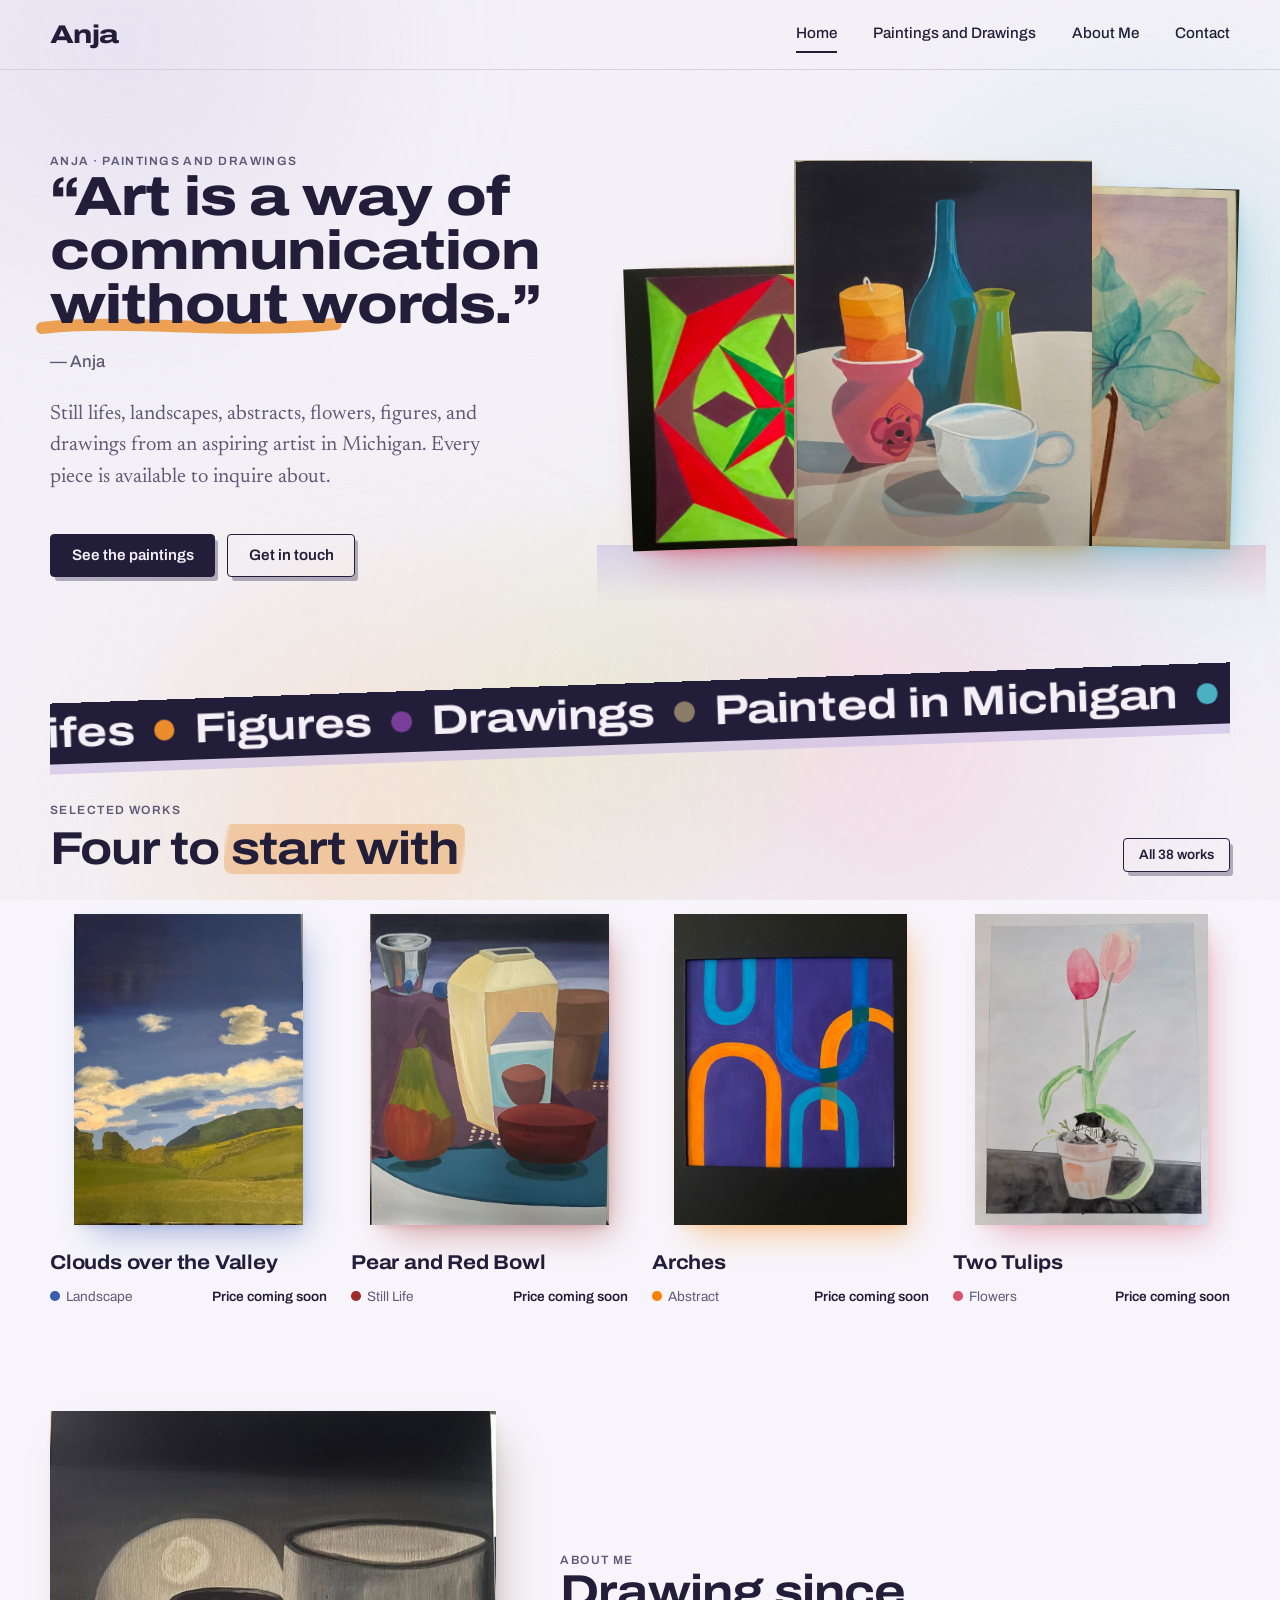
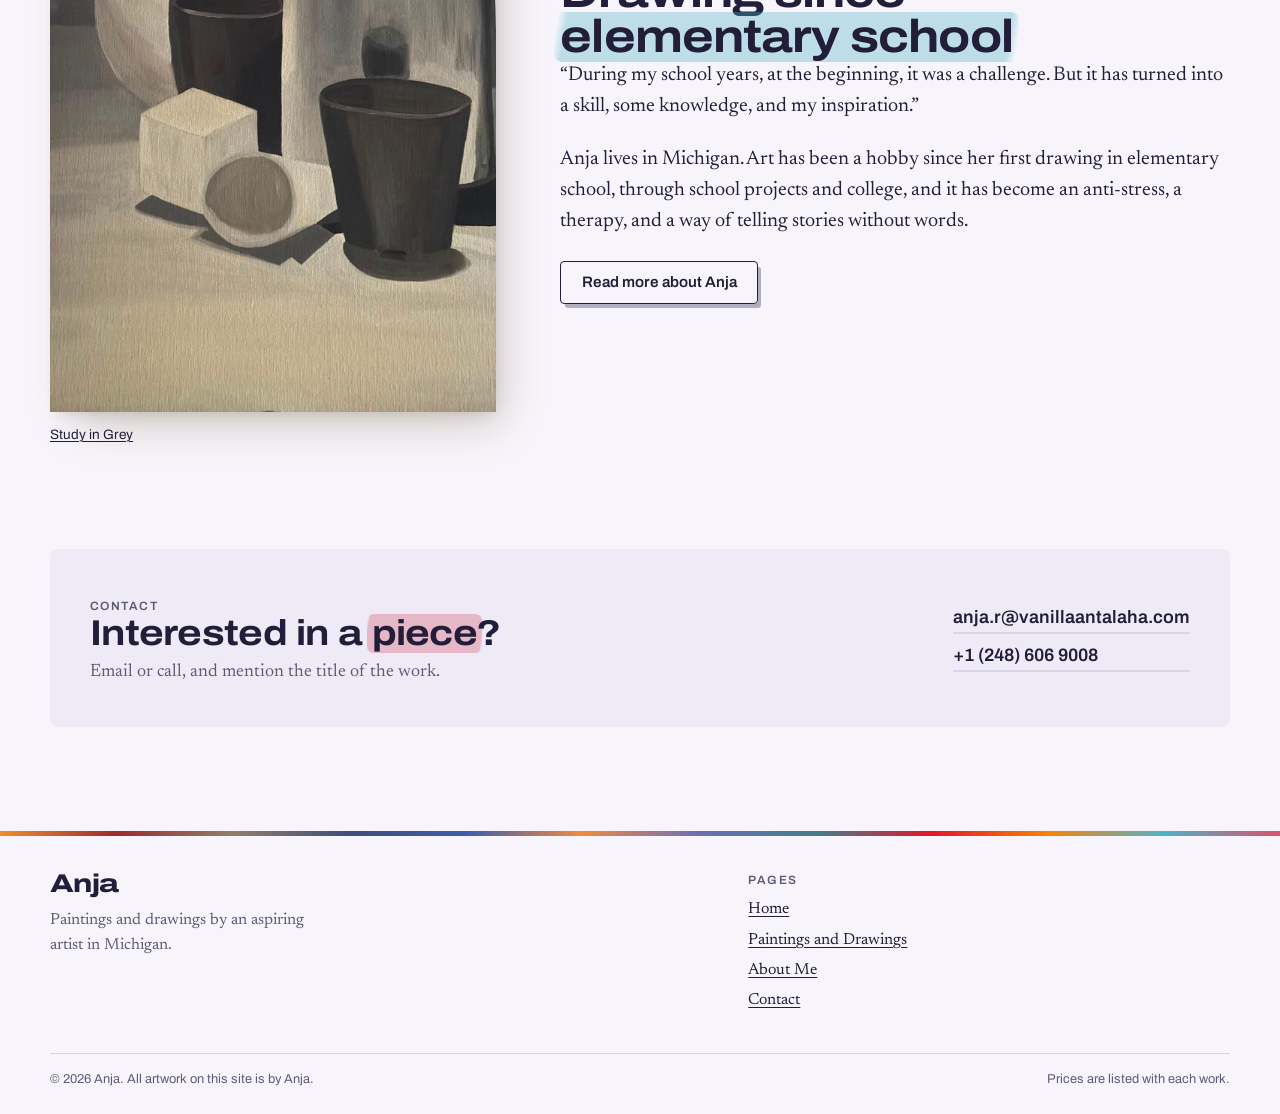
==== commit cf8abb0b: "Describe Anja as an aspiring artist Co-Authored-By: Claude Fable 5.1 <noreply@anthropic.com>" ====
--- a/index.html
+++ b/index.html
@@ -4,10 +4,10 @@
   <meta charset="utf-8">
   <meta name="viewport" content="width=device-width, initial-scale=1">
   <title>Anja | Paintings and Drawings</title>
-  <meta name="description" content="Still lifes, landscapes, abstracts, flowers, figures, and drawings by Anja, an artist in Michigan. Browse the paintings and ask about a piece.">
+  <meta name="description" content="Still lifes, landscapes, abstracts, flowers, figures, and drawings by Anja, an aspiring artist in Michigan. Browse the paintings and ask about a piece.">
   <meta property="og:type" content="website">
   <meta property="og:title" content="Anja | Paintings and Drawings">
-  <meta property="og:description" content="Still lifes, landscapes, abstracts, flowers, figures, and drawings by Anja, an artist in Michigan.">
+  <meta property="og:description" content="Still lifes, landscapes, abstracts, flowers, figures, and drawings by Anja, an aspiring artist in Michigan.">
   <meta property="og:image" content="images/og.jpg">
   <meta name="twitter:card" content="summary_large_image">
   <link rel="icon" href="favicon.svg" type="image/svg+xml">
@@ -55,7 +55,7 @@
           <p class="eyebrow">Anja · Paintings and drawings</p>
           <h1 id="hero-title">“Art is a way of communication <span class="stroke">without words.”<svg class="stroke-svg" viewBox="0 0 300 24" preserveAspectRatio="none" aria-hidden="true"><path pathLength="100" d="M4 15 C 50 4, 110 22, 170 11 S 262 5, 296 15"/></svg></span></h1>
           <p class="hero-attrib">— Anja</p>
-          <p class="hero-sub lede">Still lifes, landscapes, abstracts, flowers, figures, and drawings from an artist in Michigan. Every piece is available to inquire about.</p>
+          <p class="hero-sub lede">Still lifes, landscapes, abstracts, flowers, figures, and drawings from an aspiring artist in Michigan. Every piece is available to inquire about.</p>
           <div class="hero-actions">
             <a class="btn" href="paintings.html">See the paintings</a>
             <a class="btn btn--ghost" href="contact.html">Get in touch</a>
@@ -78,6 +78,8 @@
       <div class="ribbon-wrap" aria-hidden="true">
         <div class="ribbon">
           <div class="ribbon-track">
+            <span>Still lifes <i style="--dot:#ef8f2c"></i></span><span>Figures <i style="--dot:#7a3f9d"></i></span><span>Drawings <i style="--dot:#8f7f6a"></i></span><span>Painted in Michigan <i style="--dot:#4db3c6"></i></span><span>Available to buy <i style="--dot:#f98104"></i></span>
+            <span>Still lifes <i style="--dot:#ef8f2c"></i></span><span>Figures <i style="--dot:#7a3f9d"></i></span><span>Drawings <i style="--dot:#8f7f6a"></i></span><span>Painted in Michigan <i style="--dot:#4db3c6"></i></span><span>Available to buy <i style="--dot:#f98104"></i></span>
             <span>Still lifes <i style="--dot:#ef8f2c"></i></span><span>Figures <i style="--dot:#7a3f9d"></i></span><span>Drawings <i style="--dot:#8f7f6a"></i></span><span>Painted in Michigan <i style="--dot:#4db3c6"></i></span><span>Available to buy <i style="--dot:#f98104"></i></span>
             <span>Still lifes <i style="--dot:#ef8f2c"></i></span><span>Figures <i style="--dot:#7a3f9d"></i></span><span>Drawings <i style="--dot:#8f7f6a"></i></span><span>Painted in Michigan <i style="--dot:#4db3c6"></i></span><span>Available to buy <i style="--dot:#f98104"></i></span>
           </div>
@@ -172,7 +174,7 @@
       <div class="footer-grid footer-grid--two">
         <div>
           <a class="wordmark" href="index.html">Anja</a>
-          <p class="footer-note">Paintings and drawings by an artist in Michigan.</p>
+          <p class="footer-note">Paintings and drawings by an aspiring artist in Michigan.</p>
         </div>
         <div>
           <p class="eyebrow">Pages</p>
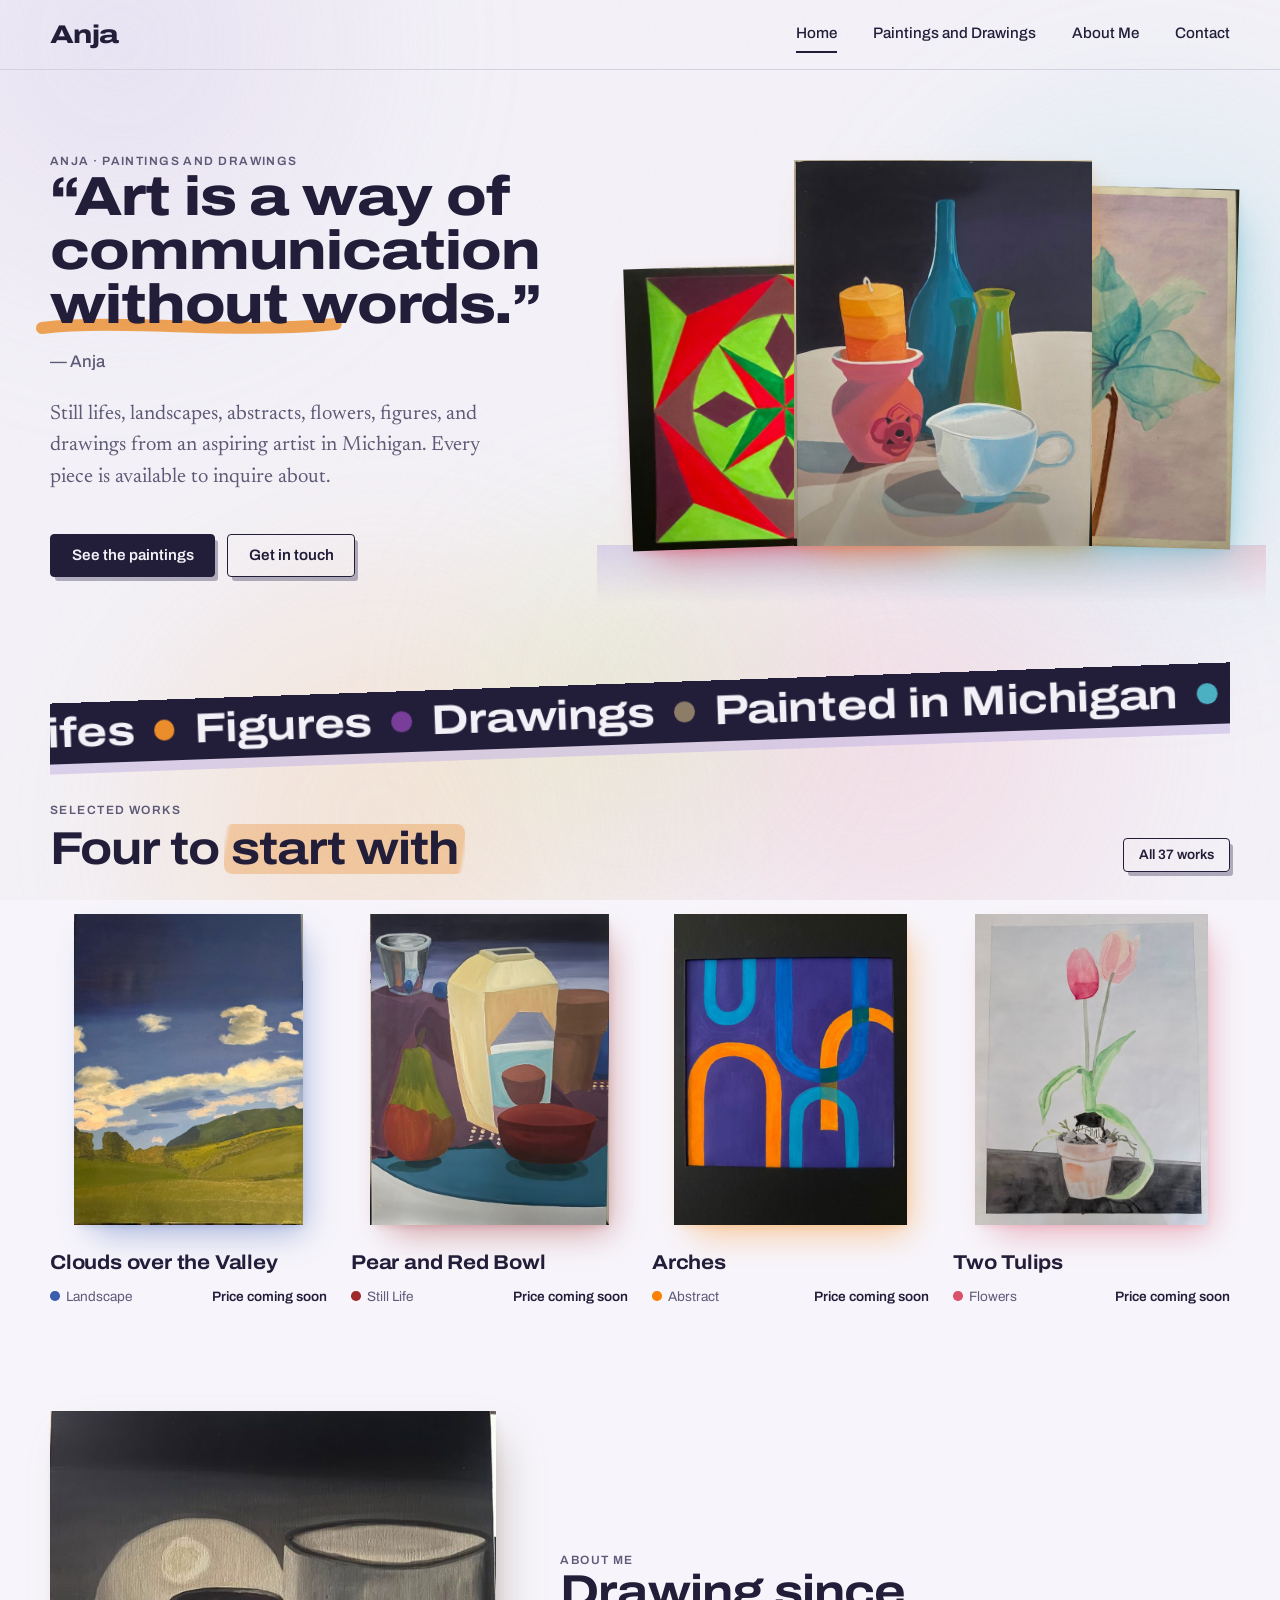
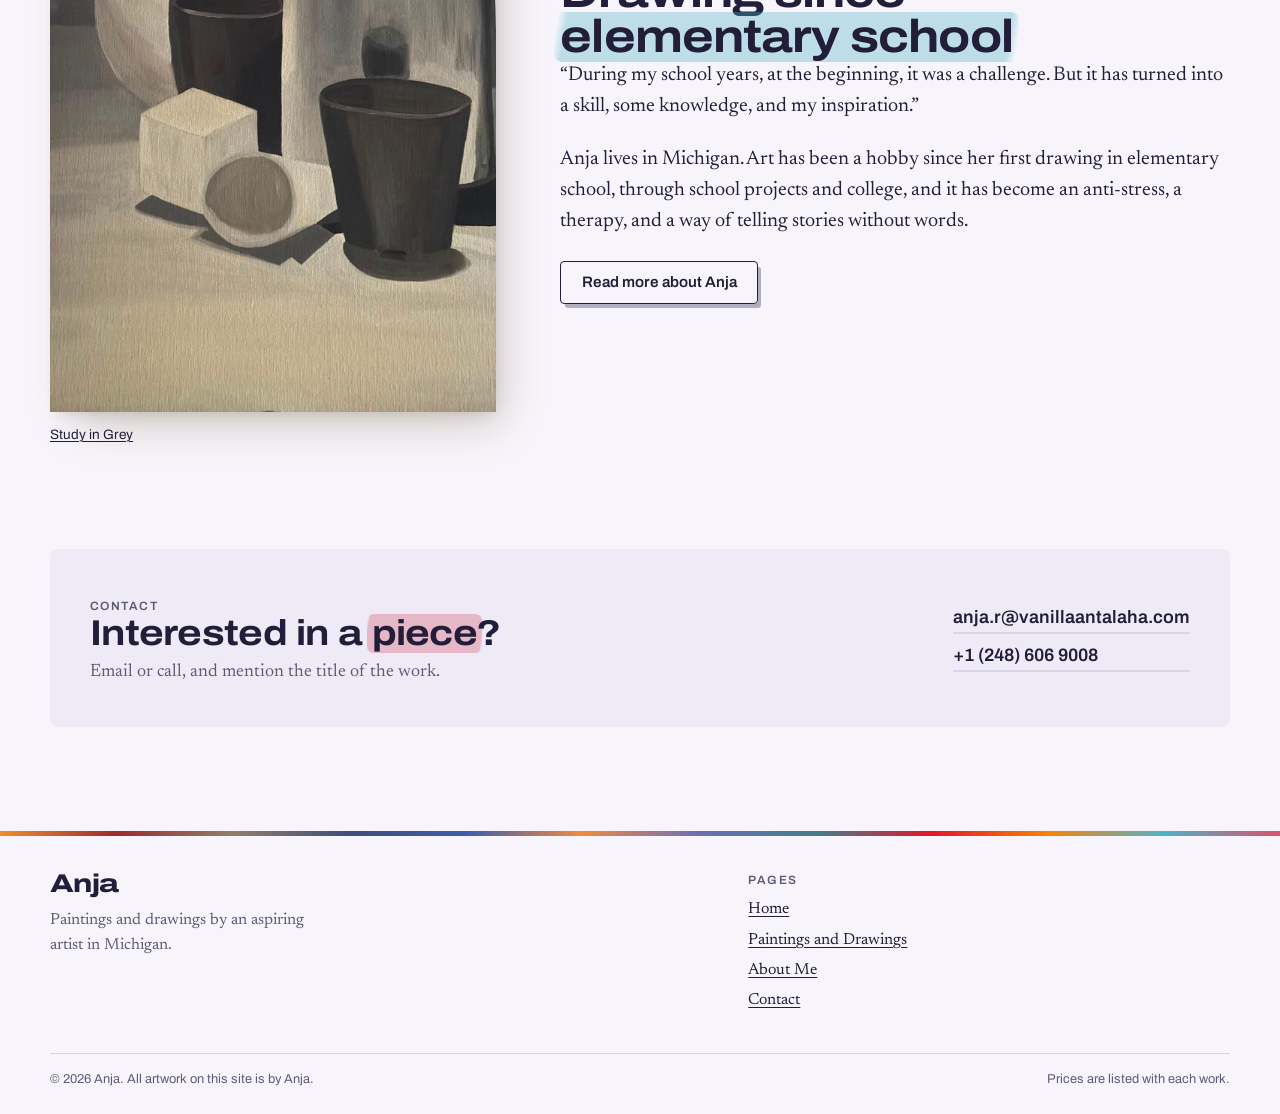
==== commit e3655b8c: "Remove Pattern Study from the gallery Co-Authored-By: Claude Fable 5.1 <noreply@anthropic.com>" ====
--- a/index.html
+++ b/index.html
@@ -92,7 +92,7 @@
             <p class="eyebrow">Selected works</p>
             <h2 id="selected-title">Four to <span class="mark" style="--accent:#ef8f2c">start with</span></h2>
           </div>
-          <a class="btn btn--ghost btn--small" href="paintings.html">All 38 works</a>
+          <a class="btn btn--ghost btn--small" href="paintings.html">All 37 works</a>
         </div>
 
         <div class="works works--featured">
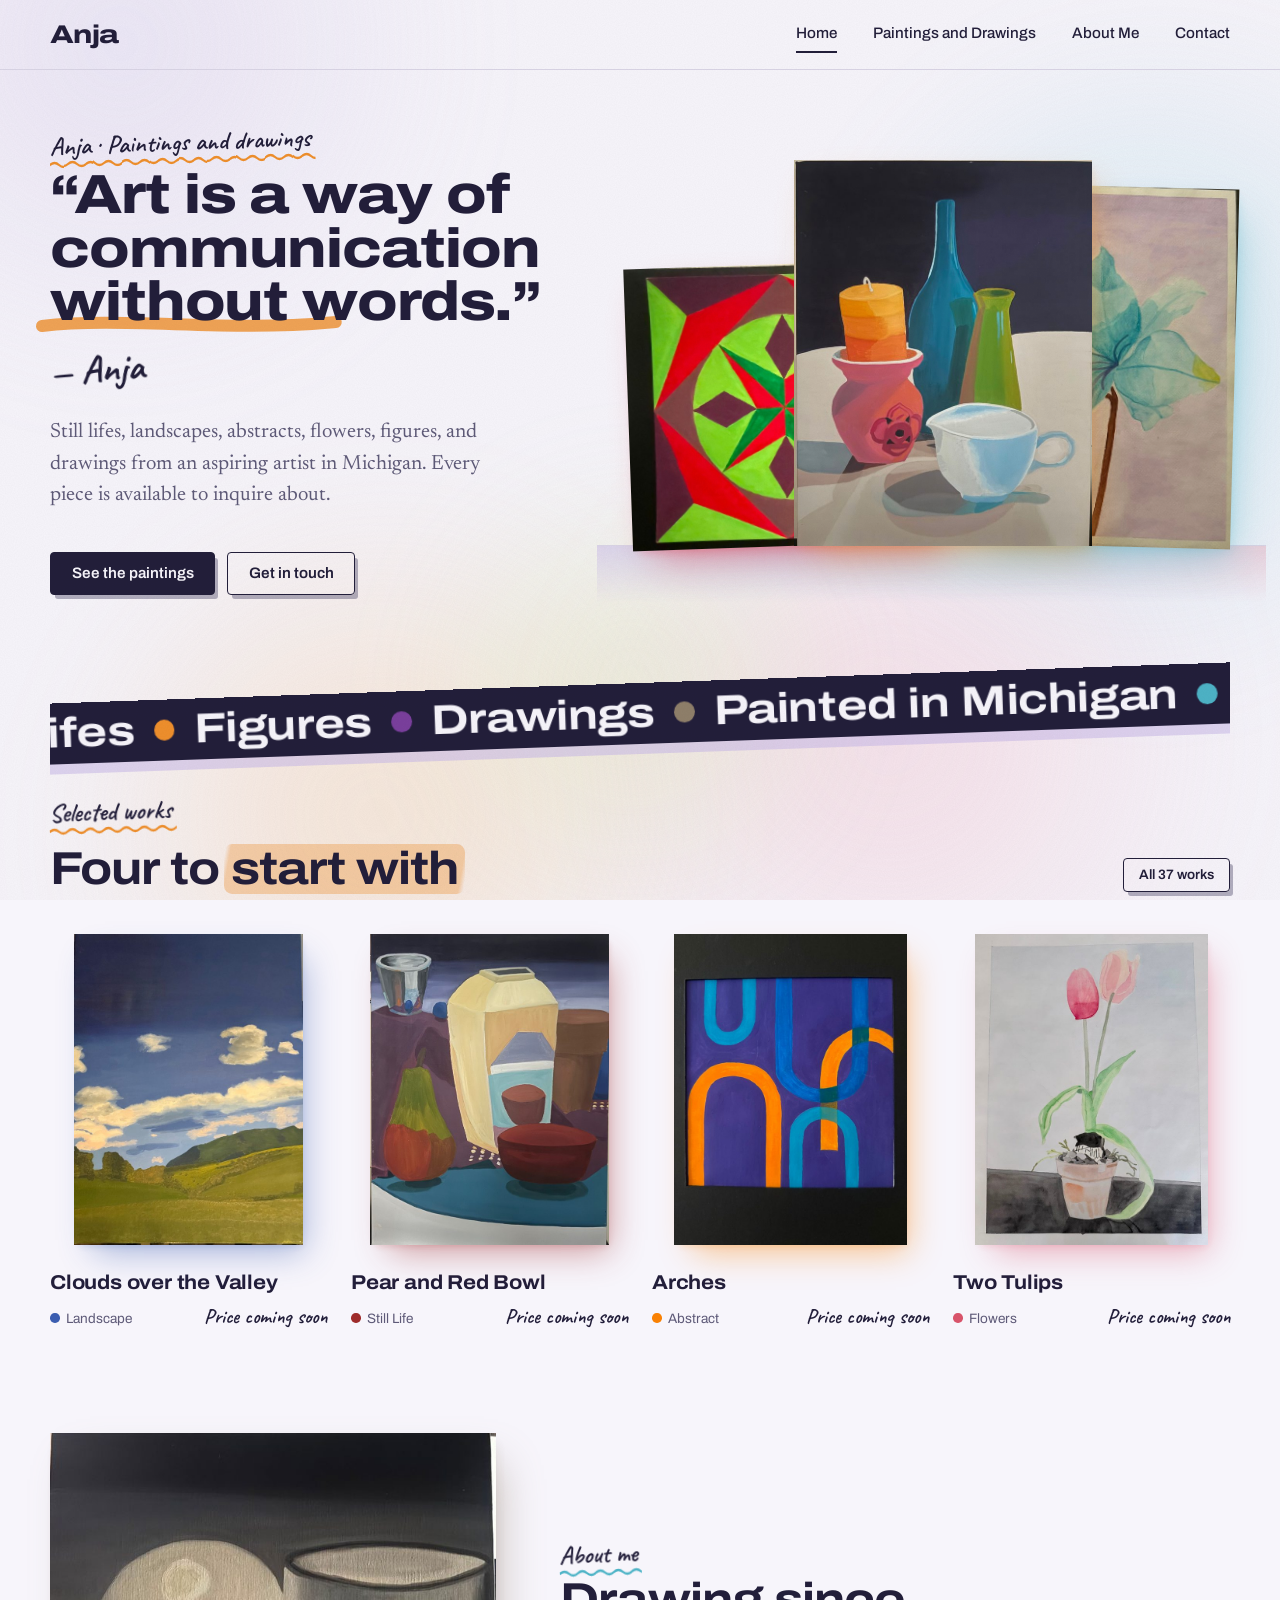
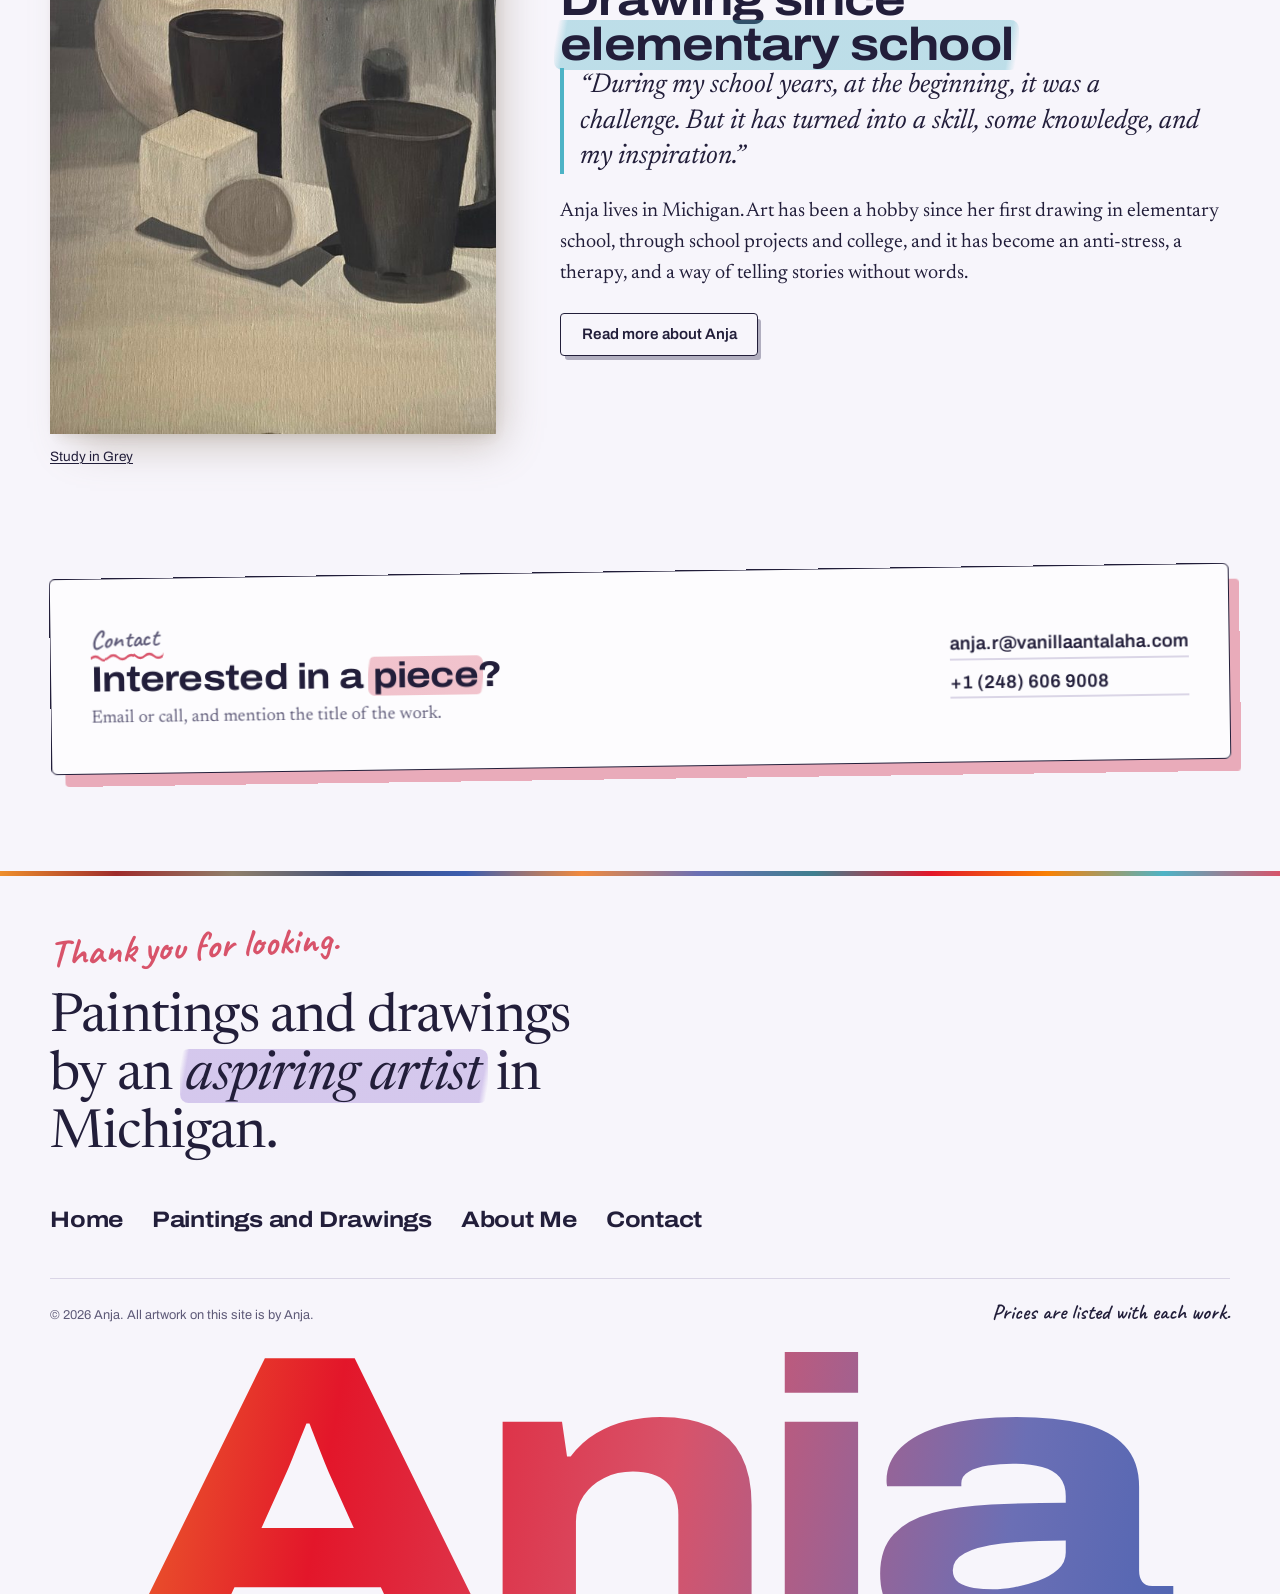
==== commit aa37e198: "Artistic text layer and painted footer Add a handwritten accent typeface for labels, the hero signat" ====
--- a/index.html
+++ b/index.html
@@ -13,7 +13,7 @@
   <link rel="icon" href="favicon.svg" type="image/svg+xml">
   <link rel="preconnect" href="https://fonts.googleapis.com">
   <link rel="preconnect" href="https://fonts.gstatic.com" crossorigin>
-  <link href="https://fonts.googleapis.com/css2?family=Archivo:ital,wdth,wght@0,100..125,400..800&amp;family=Newsreader:ital,opsz,wght@0,6..72,300..600;1,6..72,300..600&amp;display=swap" rel="stylesheet">
+  <link href="https://fonts.googleapis.com/css2?family=Archivo:ital,wdth,wght@0,100..125,400..800&amp;family=Newsreader:ital,opsz,wght@0,6..72,300..600;1,6..72,300..600&amp;family=Caveat:wght@500..700&amp;display=swap" rel="stylesheet">
   <link rel="stylesheet" href="css/styles.css">
   <script>document.documentElement.classList.add('js')</script>
   <script src="js/main.js" defer></script>
@@ -87,7 +87,7 @@
       </div>
 
       <section class="section" aria-labelledby="selected-title">
-        <div class="section-head">
+        <div class="section-head reveal">
           <div>
             <p class="eyebrow">Selected works</p>
             <h2 id="selected-title">Four to <span class="mark" style="--accent:#ef8f2c">start with</span></h2>
@@ -171,26 +171,22 @@
 
   <footer class="site-footer">
     <div class="wrap">
-      <div class="footer-grid footer-grid--two">
-        <div>
-          <a class="wordmark" href="index.html">Anja</a>
-          <p class="footer-note">Paintings and drawings by an aspiring artist in Michigan.</p>
-        </div>
-        <div>
-          <p class="eyebrow">Pages</p>
-          <ul role="list">
-            <li><a href="index.html">Home</a></li>
-            <li><a href="paintings.html">Paintings and Drawings</a></li>
-            <li><a href="about.html">About Me</a></li>
-            <li><a href="contact.html">Contact</a></li>
-          </ul>
-        </div>
-      </div>
+      <p class="footer-hand">Thank you for looking.</p>
+      <p class="footer-statement reveal">Paintings and drawings by an <em>aspiring artist</em> in Michigan.</p>
+      <nav class="footer-nav" aria-label="Footer">
+        <ul role="list">
+          <li><a href="index.html" style="--accent:#ef8f2c">Home</a></li>
+          <li><a href="paintings.html" style="--accent:#4db3c6">Paintings and Drawings</a></li>
+          <li><a href="about.html" style="--accent:#d8536a">About Me</a></li>
+          <li><a href="contact.html" style="--accent:#9bbe3b">Contact</a></li>
+        </ul>
+      </nav>
       <div class="footer-bottom">
         <span>© 2026 Anja. All artwork on this site is by Anja.</span>
-        <span>Prices are listed with each work.</span>
+        <span class="footer-prices">Prices are listed with each work.</span>
       </div>
     </div>
+    <div class="footer-wordmark" aria-hidden="true">Anja</div>
   </footer>
 </body>
 </html>
--- a/css/styles.css
+++ b/css/styles.css
@@ -591,3 +591,125 @@
     html.js .reveal { transition-delay: calc(var(--i, 0) * 70ms); }
   }
 }
+
+/* =============================================================
+   Artistic text layer: handwritten notes, drop cap, paper cards,
+   and the painted footer.
+   ============================================================= */
+@layer base {
+  :root { --font-hand: "Caveat", "Bradley Hand", "Segoe Print", cursive; }
+}
+
+@layer components {
+  /* Labels become handwritten notes with a squiggle underneath */
+  .eyebrow {
+    display: table; position: relative;
+    font-family: var(--font-hand); font-size: 1.6rem; font-weight: 600; line-height: 1;
+    letter-spacing: 0; text-transform: none; color: var(--ink);
+    transform: rotate(-2deg); transform-origin: left bottom; padding-bottom: 9px;
+  }
+  .eyebrow::after {
+    content: ""; position: absolute; left: 0; right: -4px; bottom: 0; height: 8px;
+    background: var(--note, #ef8f2c);
+    -webkit-mask: url("data:image/svg+xml,%3Csvg xmlns='http://www.w3.org/2000/svg' width='36' height='8' viewBox='0 0 36 8'%3E%3Cpath d='M0 4 Q 4.5 0 9 4 T 18 4 T 27 4 T 36 4' fill='none' stroke='black' stroke-width='2.2' stroke-linecap='round'/%3E%3C/svg%3E") repeat-x left center / 36px 8px;
+    mask: url("data:image/svg+xml,%3Csvg xmlns='http://www.w3.org/2000/svg' width='36' height='8' viewBox='0 0 36 8'%3E%3Cpath d='M0 4 Q 4.5 0 9 4 T 18 4 T 27 4 T 36 4' fill='none' stroke='black' stroke-width='2.2' stroke-linecap='round'/%3E%3C/svg%3E") repeat-x left center / 36px 8px;
+  }
+  .page-head .eyebrow { --note: #d8536a; }
+  .teaser .eyebrow { --note: #4db3c6; }
+  .band .eyebrow { --note: #d8536a; }
+  .palette-section .eyebrow { --note: #9bbe3b; }
+  .contact-item:nth-child(1) .eyebrow { --note: #2c9dbb; }
+  .contact-item:nth-child(2) .eyebrow { --note: #e5607c; }
+  .lightbox .eyebrow { --note: var(--accent); }
+  .section-head .eyebrow, .page-head .eyebrow { margin-bottom: var(--space-3); }
+
+  /* Her name under the hero quote, as a signature */
+  .hero-attrib {
+    display: table; font-family: var(--font-hand); font-size: 2.4rem; font-weight: 700; line-height: 1;
+    color: var(--ink); transform: rotate(-4deg); transform-origin: left center; margin-top: var(--space-5);
+  }
+
+  /* Prices and counts read like handwritten tags */
+  .work-price, .lightbox-price, .filter-count {
+    font-family: var(--font-hand); font-weight: 600; font-size: 1.3rem; line-height: 1; color: var(--ink);
+  }
+  .work-meta { align-items: baseline; }
+  .lightbox-price { font-size: 1.8rem; display: table; transform: rotate(-2deg); }
+  .filter-count { font-size: 1.4rem; }
+
+  /* Home: the quoted line in the About teaser */
+  .teaser .prose p:first-child {
+    font-style: italic; font-size: clamp(1.35rem, 2.2vw, 1.7rem); line-height: 1.3; color: var(--ink);
+    padding-left: var(--space-4); border-left: 4px solid #4db3c6;
+  }
+
+  /* Home: the contact band becomes a tilted paper card */
+  .band {
+    background: rgba(255, 255, 255, .72); border: 1.5px solid var(--ink); border-radius: 6px;
+    transform: rotate(-.8deg); box-shadow: 12px 14px 0 -2px rgba(216, 83, 106, .45);
+  }
+  .band-contact { font-size: 1.15rem; }
+
+  /* About: drop cap, paper-card quote, closing note */
+  .about .prose > p:first-child::first-letter {
+    float: left; font-family: var(--font-display); font-weight: 800; font-stretch: 125%;
+    font-size: 4.6em; line-height: .78; padding: .06em .12em 0 0; color: #ef8f2c;
+  }
+  .pullquote {
+    position: relative; border-left: 0; margin-block: var(--space-7) var(--space-6);
+    padding: 1.5em 1.2em 1.2em 1.4em; background: rgba(255, 255, 255, .7);
+    border: 1.5px solid var(--ink); border-radius: 6px; transform: rotate(-1.2deg);
+    box-shadow: 12px 14px 0 -2px rgba(239, 143, 44, .5);
+  }
+  .pullquote::before {
+    content: "\201C"; position: absolute; top: -.32em; left: .12em;
+    font-family: var(--font-display); font-weight: 800; font-size: 5.5em; line-height: 1; color: #ef8f2c;
+  }
+  .about-music { font-style: italic; }
+  .contact-note { font-family: var(--font-hand); font-size: 1.5rem; line-height: 1.2; color: var(--ink); transform: rotate(-1.5deg); }
+
+  /* Footer: note, statement, marker links, and her name in her own colours */
+  .site-footer { overflow: hidden; padding-block: var(--space-7) 0; }
+  .footer-hand {
+    display: table; font-family: var(--font-hand); font-weight: 700; font-size: clamp(1.8rem, 3vw, 2.4rem);
+    line-height: 1; color: #d8536a; transform: rotate(-3deg); transform-origin: left bottom;
+  }
+  .footer-statement {
+    margin-top: var(--space-4); max-width: 20ch;
+    font-family: var(--font-body); font-weight: 400; font-size: clamp(1.8rem, 4.2vw, 3.4rem);
+    line-height: 1.08; letter-spacing: -.015em; text-wrap: balance;
+  }
+  .footer-statement em {
+    font-style: italic; padding: 0 .12em; margin: 0 -.06em; border-radius: .16em;
+    -webkit-box-decoration-break: clone; box-decoration-break: clone;
+    background: linear-gradient(100deg, transparent 1%, rgba(201, 184, 232, .75) 3%, rgba(201, 184, 232, .75) 97%, transparent 99%);
+  }
+  .footer-nav { margin-top: var(--space-6); }
+  .footer-nav ul { display: flex; flex-wrap: wrap; gap: .5rem 1.8rem; }
+  .footer-nav a {
+    --swipe: rgba(201, 184, 232, .7);
+    font-family: var(--font-display); font-weight: 700; font-stretch: 115%;
+    font-size: clamp(1.05rem, 1.8vw, 1.4rem); letter-spacing: -.01em; text-decoration: none;
+    padding: .1em .15em; margin-inline: -.15em;
+    background: linear-gradient(var(--swipe), var(--swipe)) no-repeat 0 78% / 0% 46%;
+    transition: background-size 380ms var(--ease);
+  }
+  @supports (color: color-mix(in oklab, red 50%, transparent)) {
+    .footer-nav a { --swipe: color-mix(in oklab, var(--accent) 48%, transparent); }
+  }
+  .footer-nav a:hover, .footer-nav a:focus-visible { background-size: 100% 46%; }
+  .footer-bottom { align-items: baseline; }
+  .footer-prices { font-family: var(--font-hand); font-size: 1.35rem; font-weight: 600; color: var(--ink); }
+  .footer-wordmark {
+    margin-top: var(--space-5); margin-bottom: -.13em; text-align: center; user-select: none;
+    font-family: var(--font-display); font-weight: 800; font-stretch: 125%;
+    font-size: clamp(7rem, 31vw, 27rem); line-height: .74; letter-spacing: -.045em;
+    background: linear-gradient(100deg, #ef8f2c, #e3162a, #d8536a, #6b6fb5, #3b5db0, #4db3c6, #3f7f8f, #9bbe3b, #f98104, #ef8f2c);
+    background-size: 240% 100%; -webkit-background-clip: text; background-clip: text;
+    color: transparent; -webkit-text-fill-color: transparent;
+  }
+  @media (prefers-reduced-motion: no-preference) {
+    .footer-wordmark { animation: pan 22s linear infinite alternate; }
+    @keyframes pan { from { background-position: 0% 50%; } to { background-position: 100% 50%; } }
+  }
+}
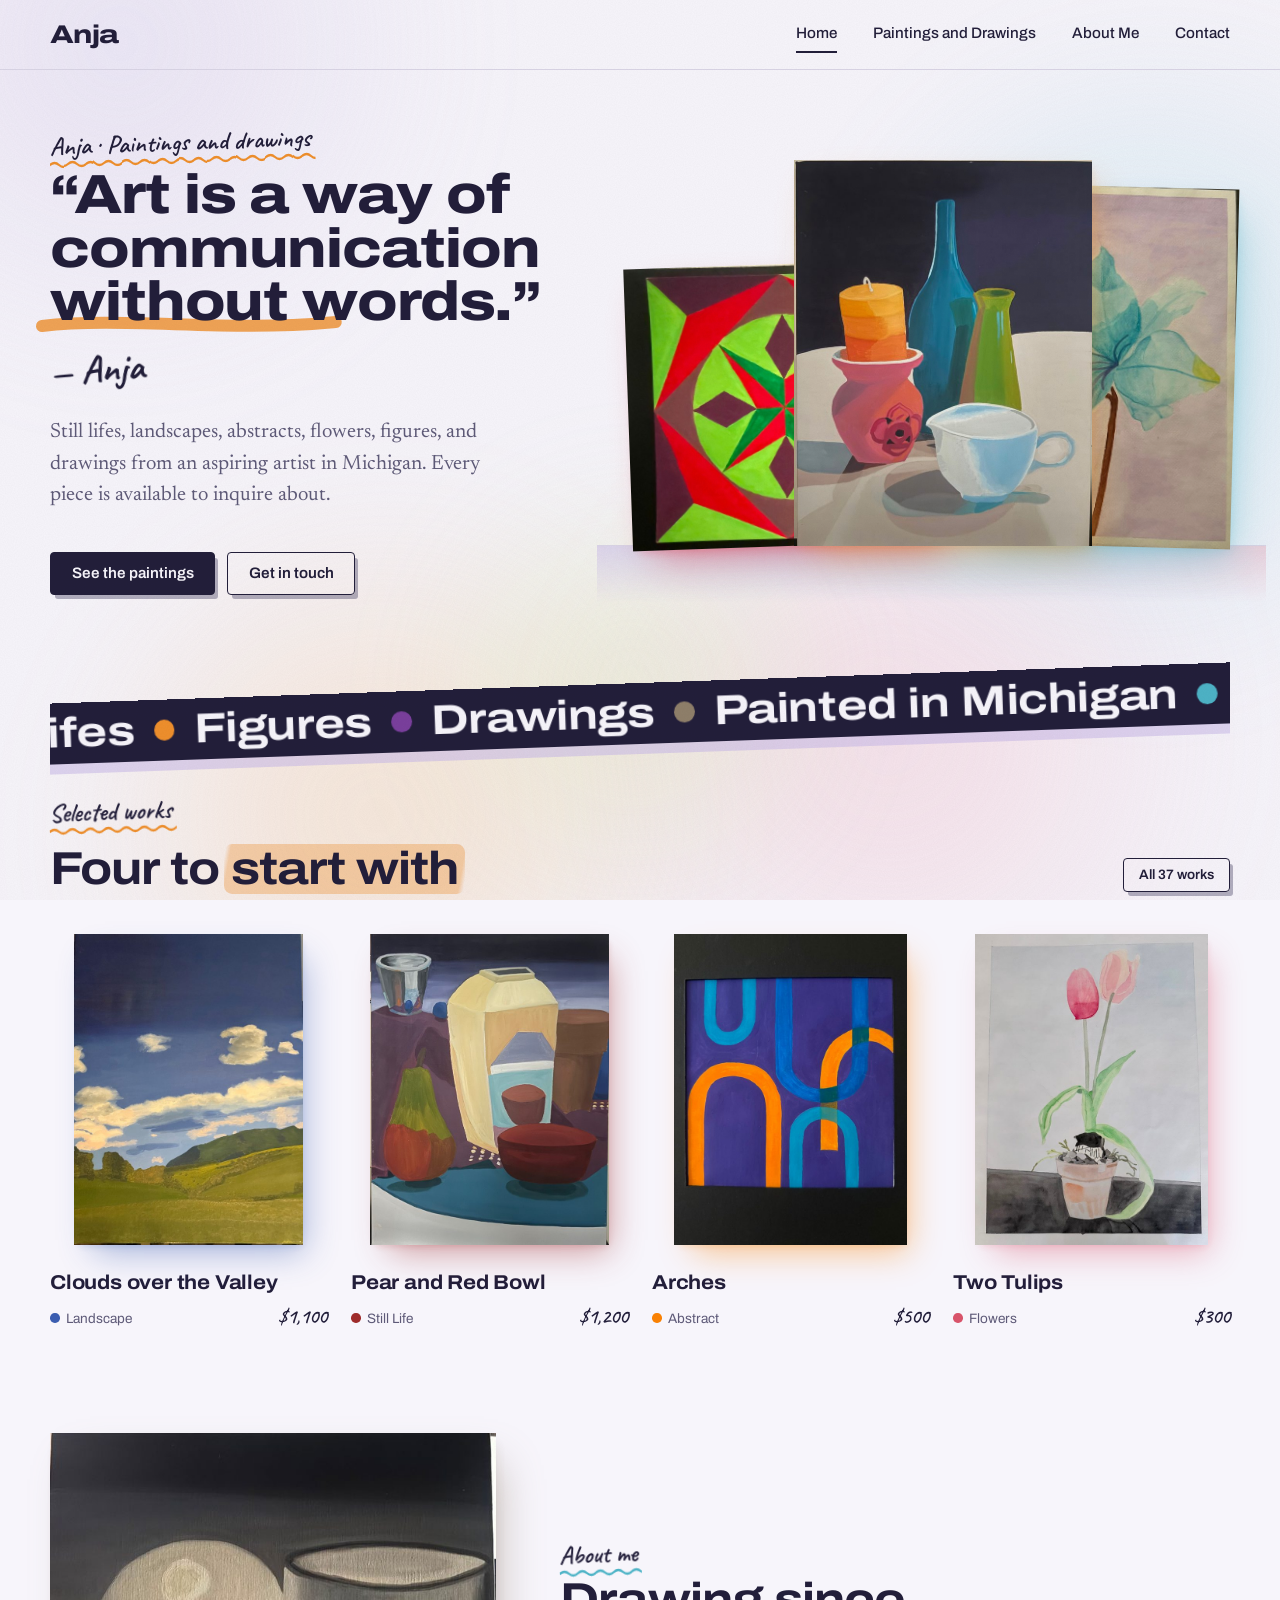
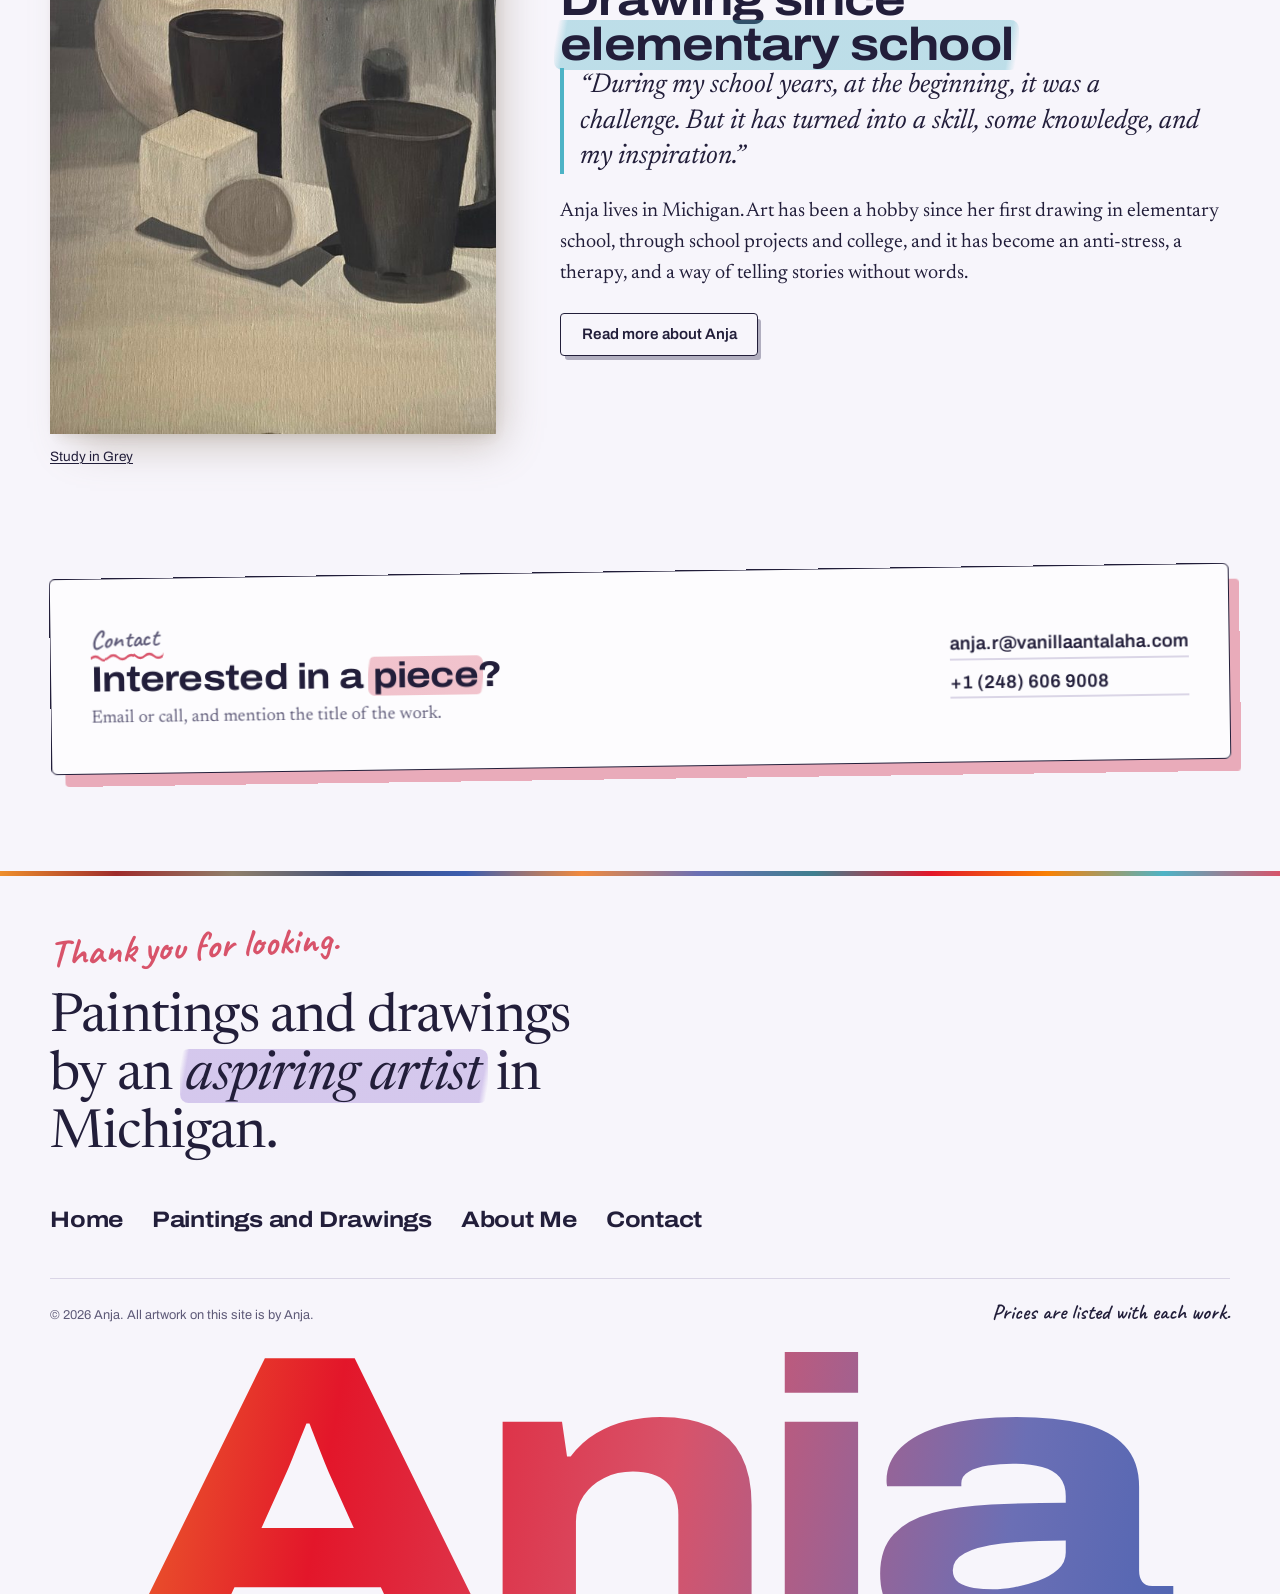
==== commit caee696f: "Add estimated prices for all 37 works Estimates range from $100 to $1,500.  Co-Authored-By: Claude F" ====
--- a/index.html
+++ b/index.html
@@ -103,7 +103,7 @@
               </div>
               <h3 class="work-title">Clouds over the Valley</h3>
             </a>
-            <p class="work-meta"><span><i class="work-swatch" aria-hidden="true"></i>Landscape</span><span class="work-price">Price coming soon</span></p>
+            <p class="work-meta"><span><i class="work-swatch" aria-hidden="true"></i>Landscape</span><span class="work-price">$1,100</span></p>
           </article>
 
           <article class="work reveal" style="--accent:#9e2b2b">
@@ -113,7 +113,7 @@
               </div>
               <h3 class="work-title">Pear and Red Bowl</h3>
             </a>
-            <p class="work-meta"><span><i class="work-swatch" aria-hidden="true"></i>Still Life</span><span class="work-price">Price coming soon</span></p>
+            <p class="work-meta"><span><i class="work-swatch" aria-hidden="true"></i>Still Life</span><span class="work-price">$1,200</span></p>
           </article>
 
           <article class="work reveal" style="--accent:#f98104">
@@ -123,7 +123,7 @@
               </div>
               <h3 class="work-title">Arches</h3>
             </a>
-            <p class="work-meta"><span><i class="work-swatch" aria-hidden="true"></i>Abstract</span><span class="work-price">Price coming soon</span></p>
+            <p class="work-meta"><span><i class="work-swatch" aria-hidden="true"></i>Abstract</span><span class="work-price">$500</span></p>
           </article>
 
           <article class="work reveal" style="--accent:#d8536a">
@@ -133,7 +133,7 @@
               </div>
               <h3 class="work-title">Two Tulips</h3>
             </a>
-            <p class="work-meta"><span><i class="work-swatch" aria-hidden="true"></i>Flowers</span><span class="work-price">Price coming soon</span></p>
+            <p class="work-meta"><span><i class="work-swatch" aria-hidden="true"></i>Flowers</span><span class="work-price">$300</span></p>
           </article>
         </div>
       </section>
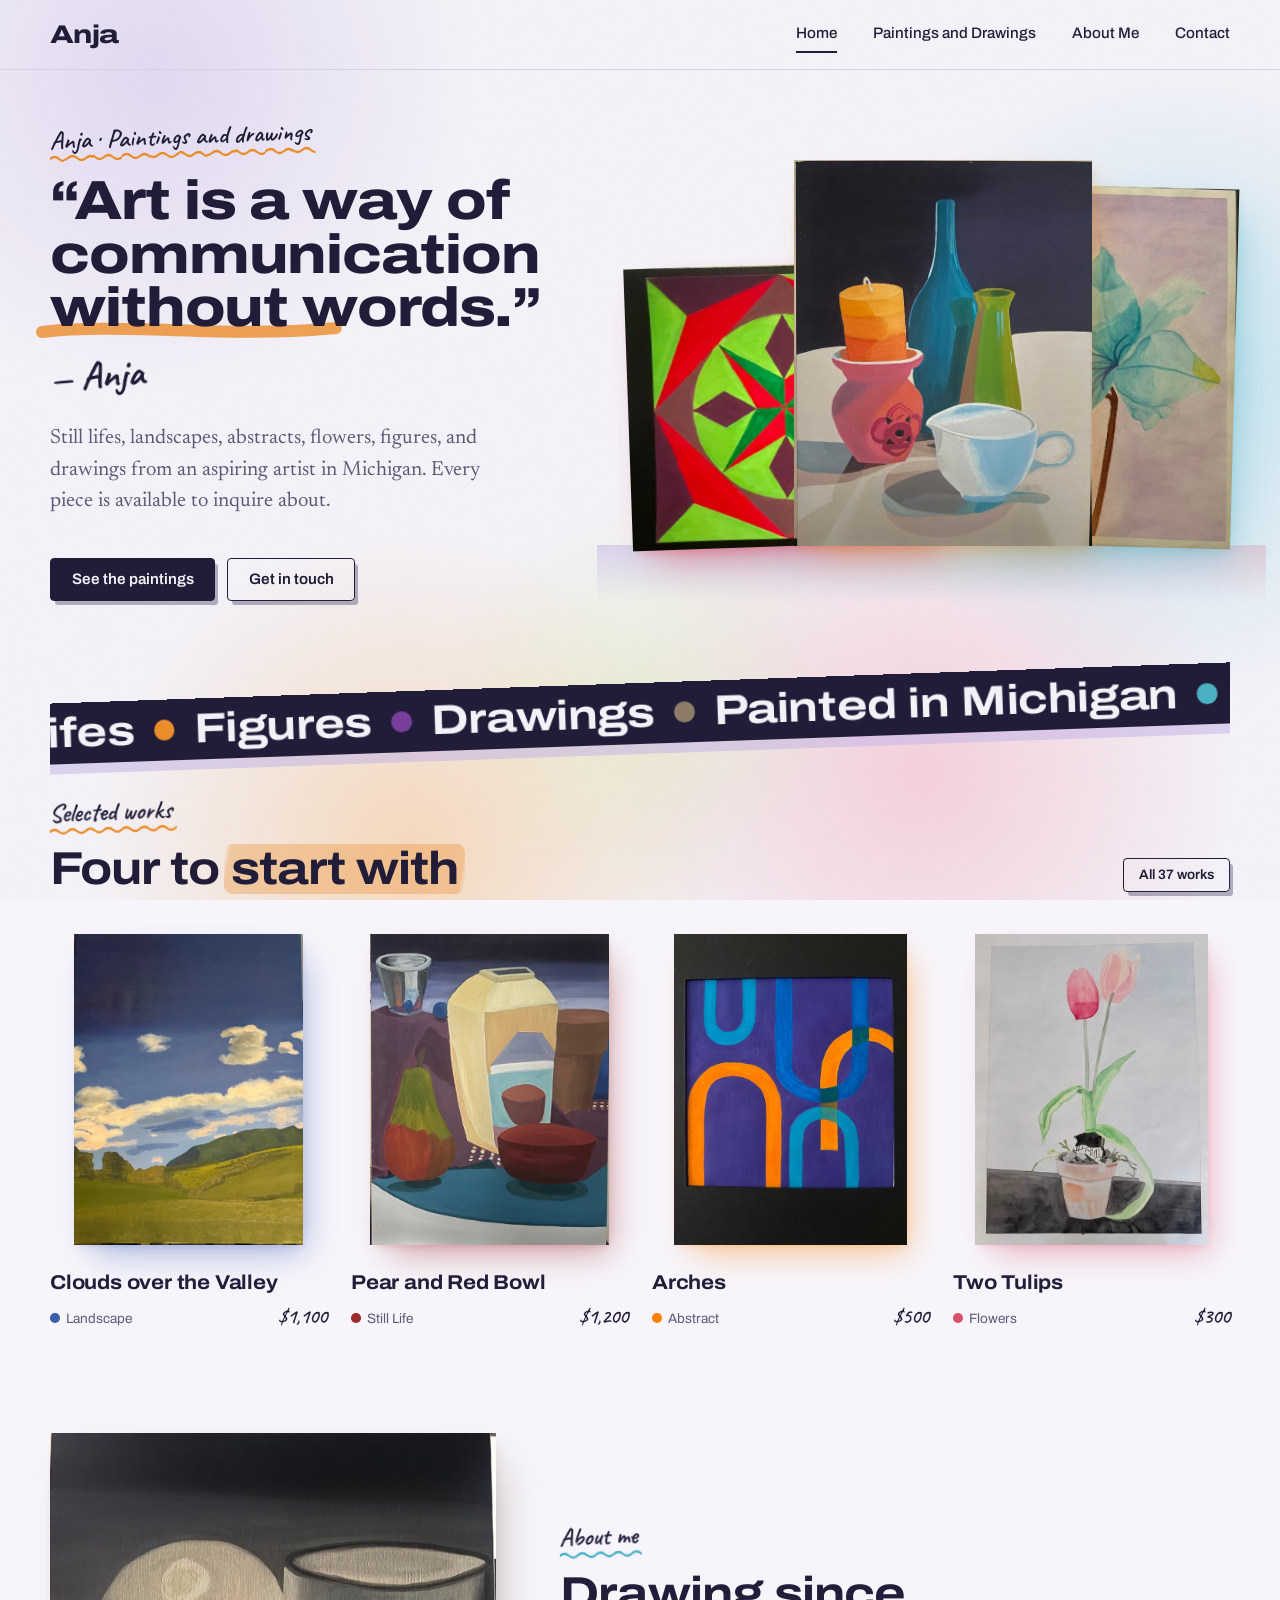
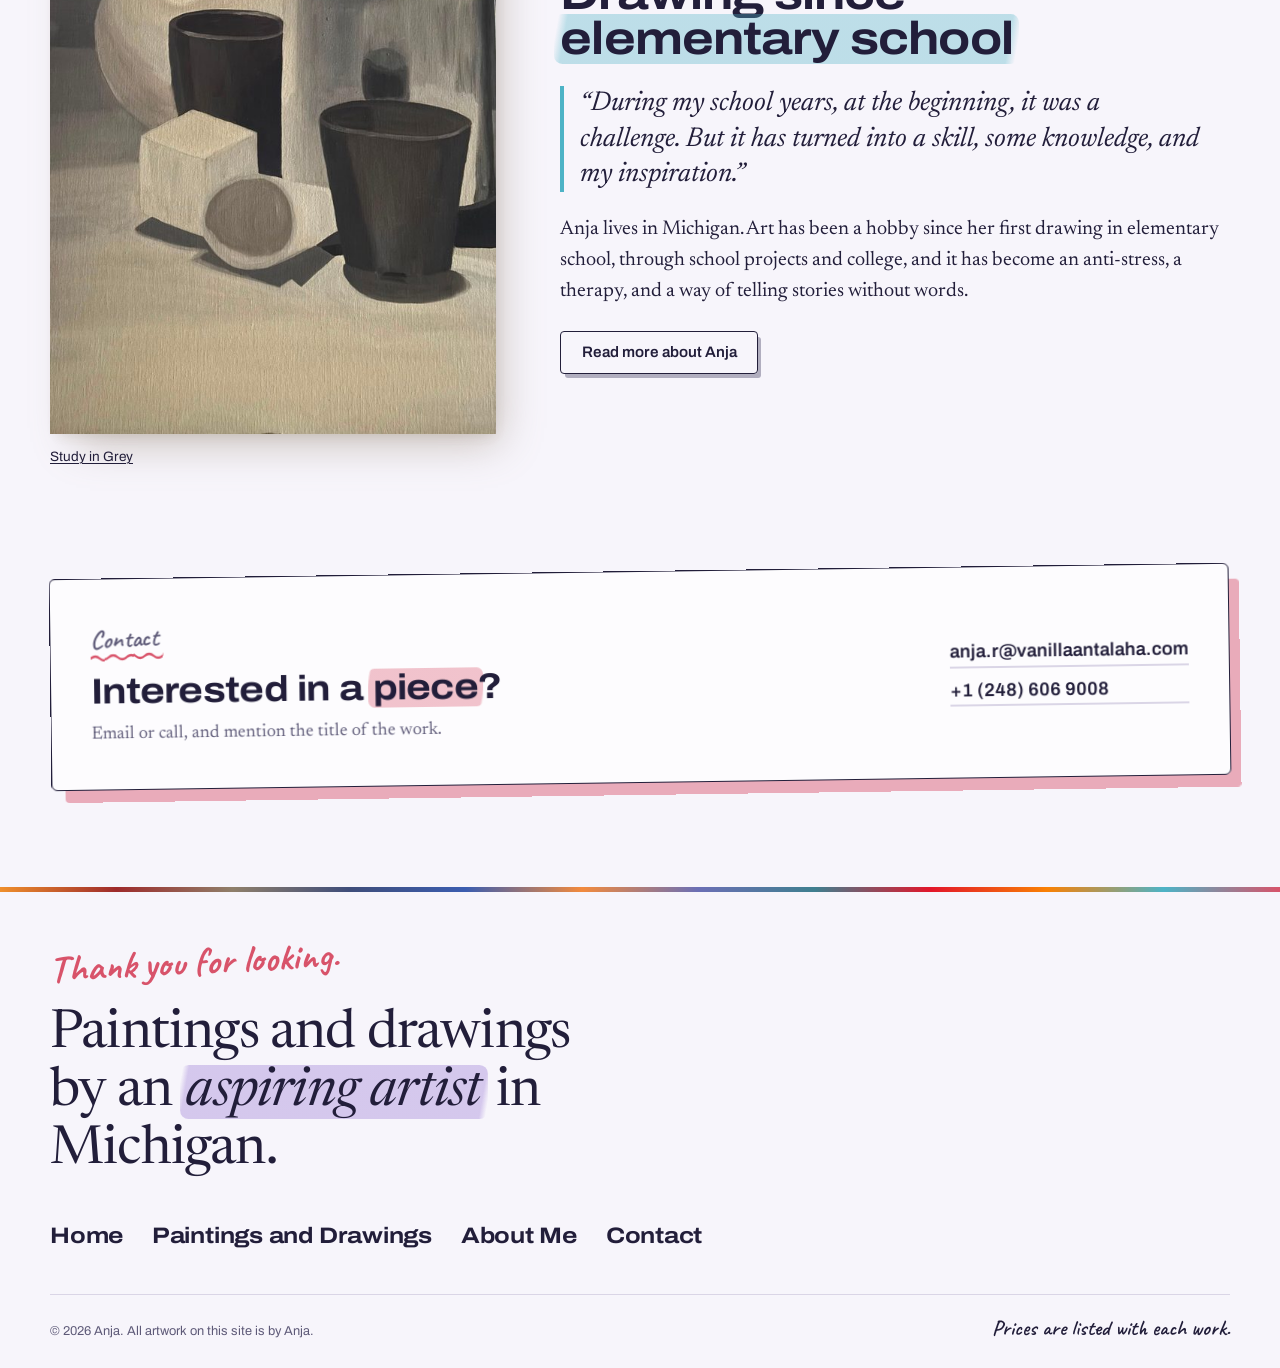
==== commit 026214d4: "Remove the large Anja wordmark from the footer Co-Authored-By: Claude Fable 5.1 <noreply@anthropic.c" ====
--- a/index.html
+++ b/index.html
@@ -186,7 +186,6 @@
         <span class="footer-prices">Prices are listed with each work.</span>
       </div>
     </div>
-    <div class="footer-wordmark" aria-hidden="true">Anja</div>
   </footer>
 </body>
 </html>
--- a/css/styles.css
+++ b/css/styles.css
@@ -433,7 +433,7 @@
   /* Paper grain over everything (the lightbox lives in the top layer above it) */
   body::after {
     content: ""; position: fixed; inset: 0; z-index: 50; pointer-events: none;
-    opacity: .32; mix-blend-mode: multiply; background-size: 220px 220px;
+    opacity: .3; background-size: 220px 220px;
     background-image: url("data:image/svg+xml,%3Csvg xmlns='http://www.w3.org/2000/svg' width='220' height='220'%3E%3Cfilter id='n'%3E%3CfeTurbulence type='fractalNoise' baseFrequency='.9' numOctaves='2' stitchTiles='stitch'/%3E%3CfeColorMatrix values='0 0 0 0 0  0 0 0 0 0  0 0 0 0 0  0 0 0 .09 0'/%3E%3C/filter%3E%3Crect width='100%25' height='100%25' filter='url(%23n)'/%3E%3C/svg%3E");
   }
 }
@@ -443,8 +443,8 @@
   .washes { position: fixed; inset: 0; z-index: -1; overflow: hidden; pointer-events: none; }
   .wash {
     position: absolute; width: 52vmax; height: 52vmax; border-radius: 50%;
-    filter: blur(64px); opacity: .27; will-change: transform;
-    background: radial-gradient(circle at 45% 45%, var(--c), transparent 66%);
+    opacity: .42;
+    background: radial-gradient(circle at 50% 50%, var(--c) 0%, transparent 68%);
   }
   .wash--1 { --c: #c9b8e8; top: -20vmax; left: -14vmax; }
   .wash--2 { --c: #7fd0e2; top: 4vmax; right: -18vmax; }
@@ -578,7 +578,7 @@
     .cursor {
       display: block; position: fixed; top: 0; left: 0; z-index: 60; pointer-events: none;
       width: 14px; height: 14px; border-radius: 50%; border: 2px solid var(--ink);
-      transform: translate(-50%, -50%); opacity: 0; mix-blend-mode: multiply;
+      transform: translate(-50%, -50%); opacity: 0;
       transition: width 260ms var(--ease), height 260ms var(--ease), background-color 260ms, border-color 260ms, opacity 300ms;
     }
     .cursor.is-on { opacity: .9; }
@@ -669,7 +669,7 @@
   .contact-note { font-family: var(--font-hand); font-size: 1.5rem; line-height: 1.2; color: var(--ink); transform: rotate(-1.5deg); }
 
   /* Footer: note, statement, marker links, and her name in her own colours */
-  .site-footer { overflow: hidden; padding-block: var(--space-7) 0; }
+  .site-footer { overflow: hidden; padding-block: var(--space-7) var(--space-5); }
   .footer-hand {
     display: table; font-family: var(--font-hand); font-weight: 700; font-size: clamp(1.8rem, 3vw, 2.4rem);
     line-height: 1; color: #d8536a; transform: rotate(-3deg); transform-origin: left bottom;
@@ -700,16 +700,20 @@
   .footer-nav a:hover, .footer-nav a:focus-visible { background-size: 100% 46%; }
   .footer-bottom { align-items: baseline; }
   .footer-prices { font-family: var(--font-hand); font-size: 1.35rem; font-weight: 600; color: var(--ink); }
-  .footer-wordmark {
-    margin-top: var(--space-5); margin-bottom: -.13em; text-align: center; user-select: none;
-    font-family: var(--font-display); font-weight: 800; font-stretch: 125%;
-    font-size: clamp(7rem, 31vw, 27rem); line-height: .74; letter-spacing: -.045em;
-    background: linear-gradient(100deg, #ef8f2c, #e3162a, #d8536a, #6b6fb5, #3b5db0, #4db3c6, #3f7f8f, #9bbe3b, #f98104, #ef8f2c);
-    background-size: 240% 100%; -webkit-background-clip: text; background-clip: text;
-    color: transparent; -webkit-text-fill-color: transparent;
-  }
-  @media (prefers-reduced-motion: no-preference) {
-    .footer-wordmark { animation: pan 22s linear infinite alternate; }
-    @keyframes pan { from { background-position: 0% 50%; } to { background-position: 100% 50%; } }
-  }
-}
+}
+
+/* ---------- Layout fixes ---------- */
+@layer components {
+  /* Breathing room between handwritten labels, headings, and the text after them */
+  .hero .eyebrow, .teaser .eyebrow, .band .eyebrow, .contact-item .eyebrow, .palette-section .eyebrow, .lightbox .eyebrow { margin-bottom: var(--space-3); }
+  .teaser .prose { margin-top: var(--space-5); }
+  .band h2 + p { margin-top: var(--space-3); }
+  .page-head h1 + .lede { margin-top: var(--space-5); }
+
+  /* Wide works: give the frame the same height as the tall cards beside it */
+  @media (min-width: 640px) {
+    .works--gallery .work--landscape .work-frame {
+      aspect-ratio: auto; height: 0; padding-top: calc((100% - var(--space-5)) * .625);
+    }
+  }
+}
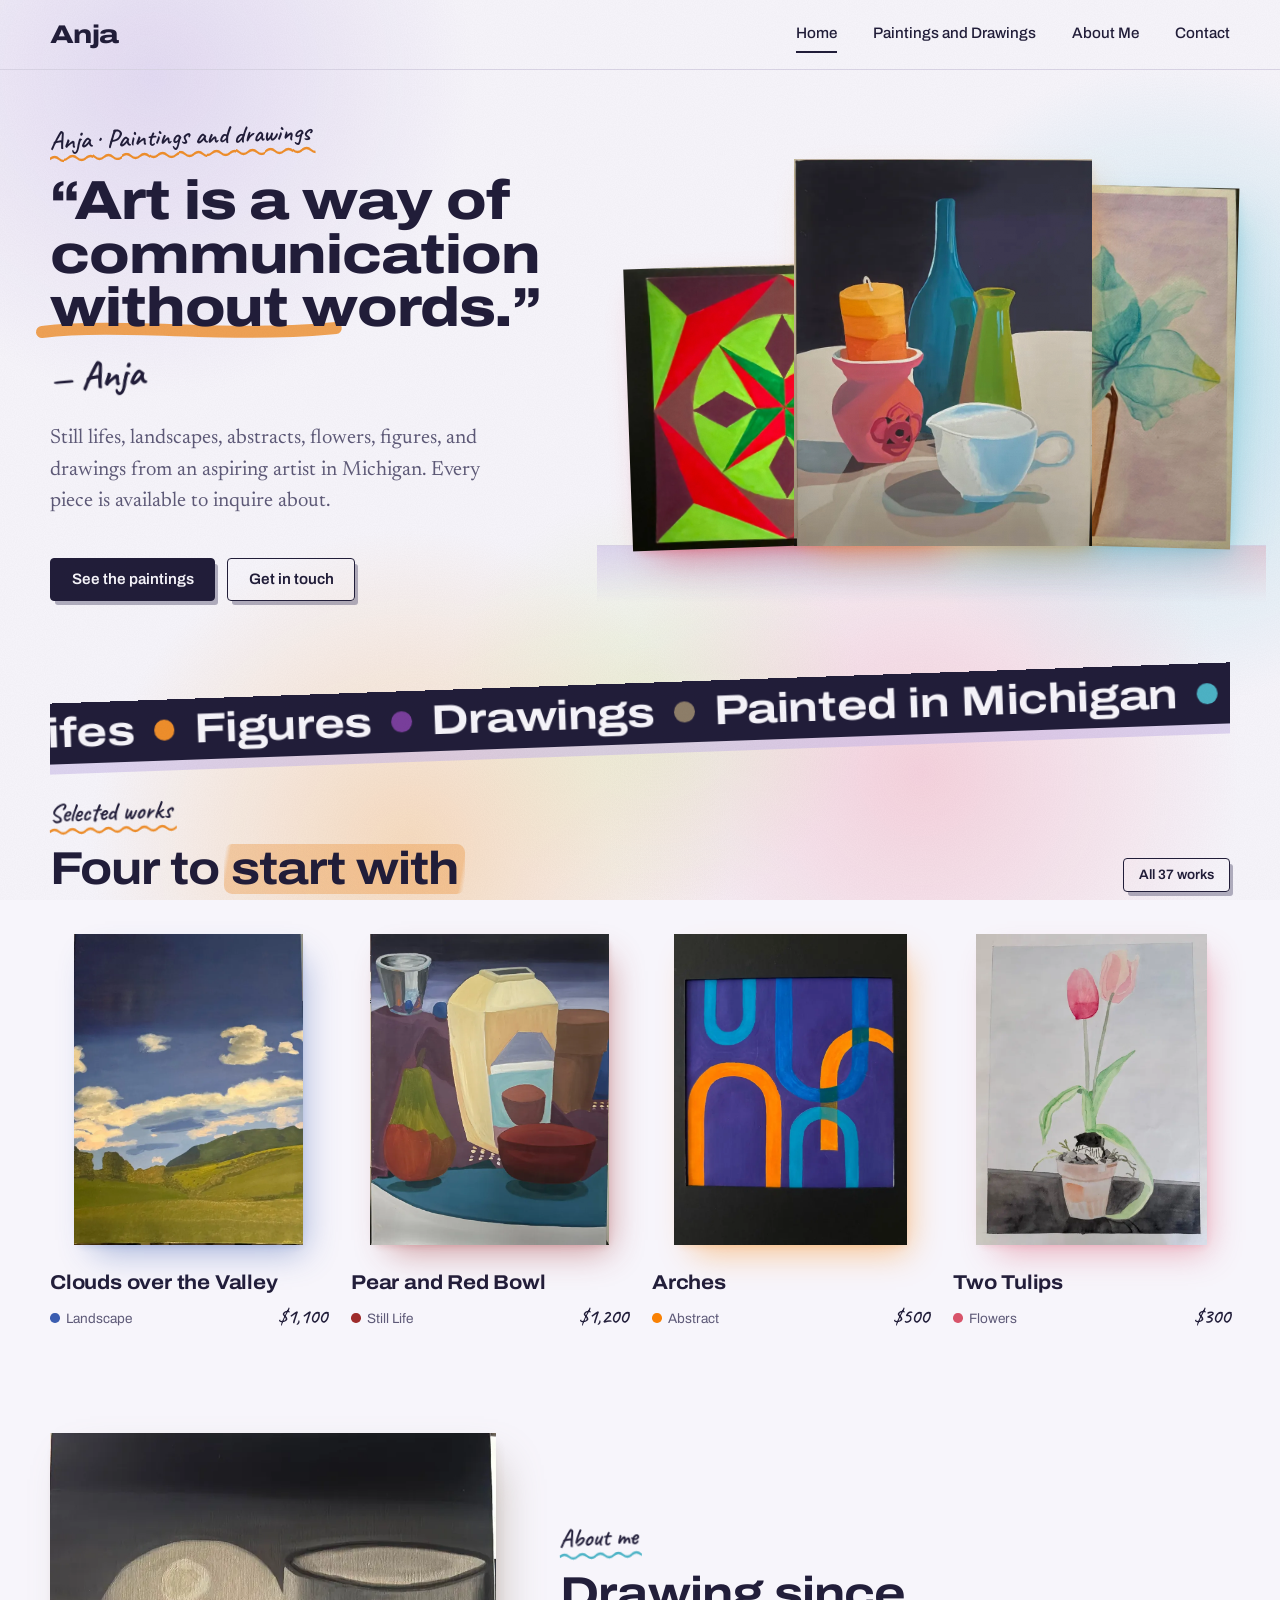
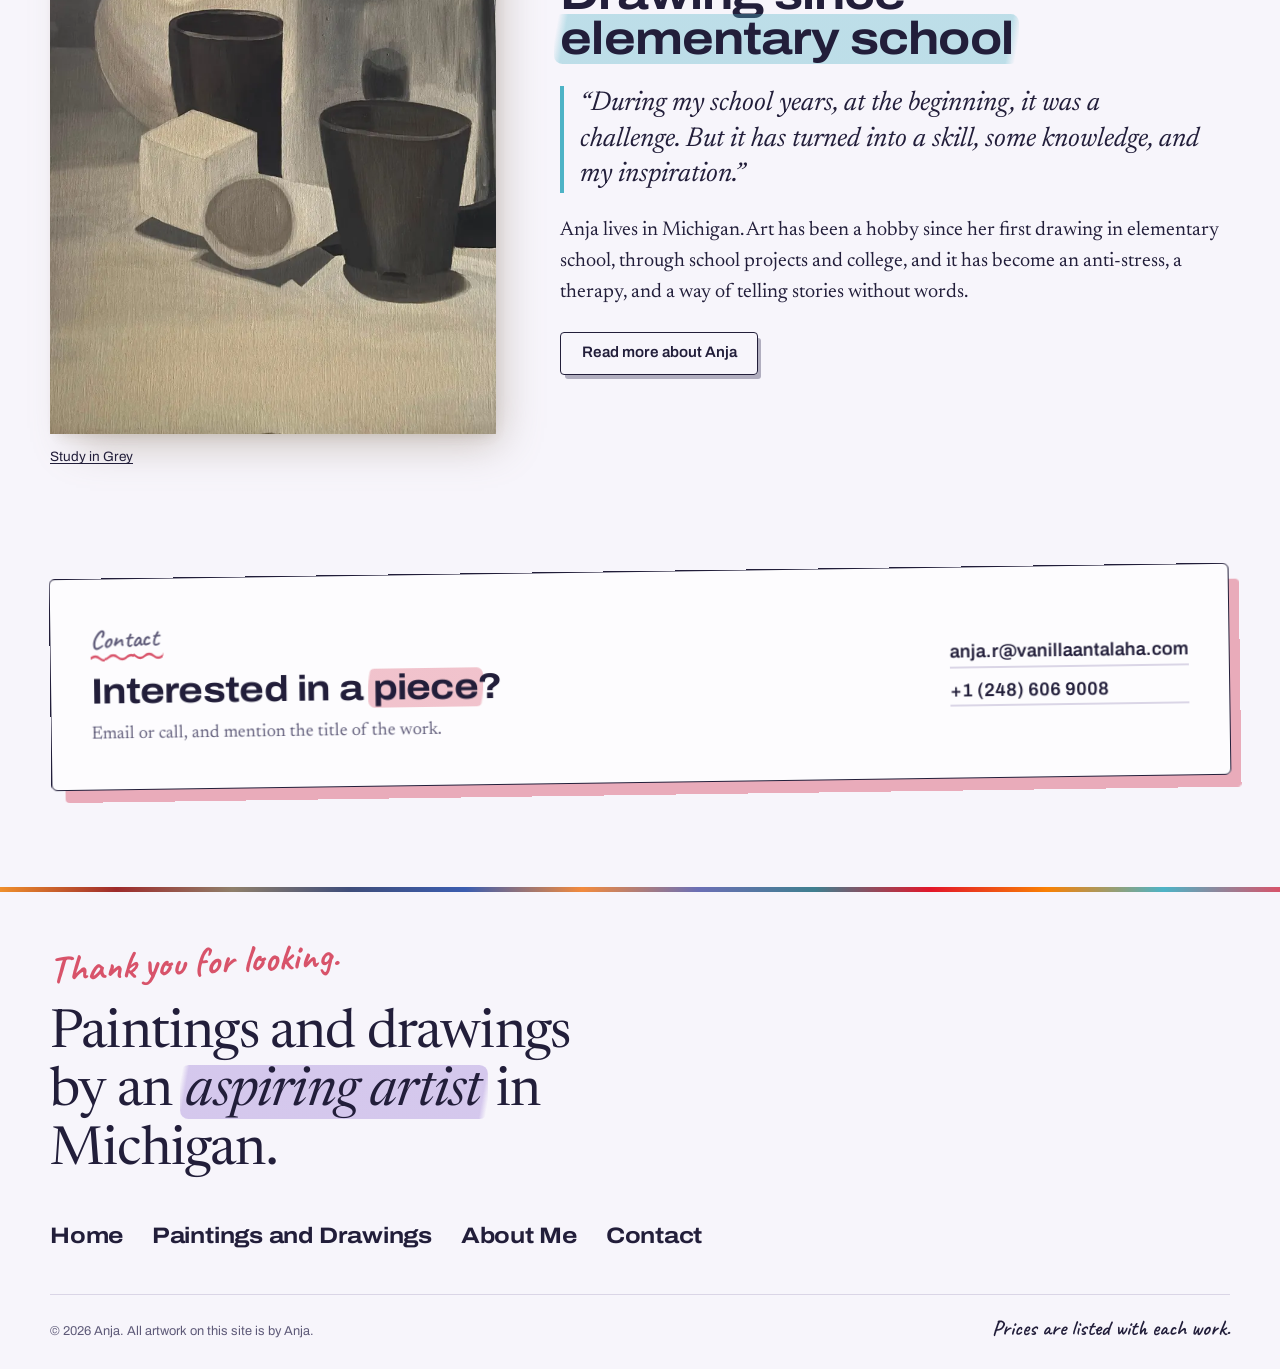
==== commit 24ca5ef5: "Speed up scrolling and page loads Gallery cards now always use light WebP thumbnails (1.8 MB for all" ====
--- a/index.html
+++ b/index.html
@@ -64,13 +64,13 @@
 
         <div class="shelf" role="group" aria-label="Three of Anja's paintings standing on a table">
           <a class="shelf-item" href="paintings.html#quilt-star" style="--x:0%;--w:52%;--z:1;--rot:-2deg;--delay:0ms;--accent:#e3162a">
-            <img src="images/artworks/quilt-star-thumb.jpg" width="800" height="727" alt="Quilt Star: an eight-pointed star in rings of lime, scarlet, and plum" fetchpriority="high">
+            <img src="images/artworks/quilt-star-thumb.webp" width="1000" height="909" alt="Quilt Star: an eight-pointed star in rings of lime, scarlet, and plum" fetchpriority="high">
           </a>
-          <a class="shelf-item" href="paintings.html#evening-table" style="--x:27%;--w:50%;--z:3;--rot:0deg;--delay:140ms;--accent:#ef8f2c">
-            <img src="images/artworks/evening-table-thumb.jpg" width="618" height="800" alt="Evening Table: a candle in a pink pot beside a tall blue bottle, a green vase, and a white creamer" fetchpriority="high">
+          <a class="shelf-item" href="paintings.html#evening-table" style="--x:27%;--w:50%;--z:3;--rot:0deg;--delay:90ms;--accent:#ef8f2c">
+            <img src="images/artworks/evening-table-thumb.webp" width="772" height="1000" alt="Evening Table: a candle in a pink pot beside a tall blue bottle, a green vase, and a white creamer" fetchpriority="high">
           </a>
-          <a class="shelf-item" href="paintings.html#blue-lily" style="--x:56%;--w:44%;--z:2;--rot:1.5deg;--delay:280ms;--accent:#4db3c6">
-            <img src="images/artworks/blue-lily-thumb.jpg" width="583" height="800" alt="Blue Lily: a turquoise lily in translucent watercolor on a pale lavender ground" fetchpriority="high">
+          <a class="shelf-item" href="paintings.html#blue-lily" style="--x:56%;--w:44%;--z:2;--rot:1.5deg;--delay:180ms;--accent:#4db3c6">
+            <img src="images/artworks/blue-lily-thumb.webp" width="728" height="1000" alt="Blue Lily: a turquoise lily in translucent watercolor on a pale lavender ground" fetchpriority="high">
           </a>
         </div>
       </section>
@@ -99,7 +99,7 @@
           <article class="work reveal" style="--accent:#3b5db0">
             <a class="work-link" href="paintings.html#clouds-over-the-valley">
               <div class="work-frame">
-                <img src="images/artworks/clouds-over-the-valley-thumb.jpg" srcset="images/artworks/clouds-over-the-valley-thumb.jpg 589w, images/artworks/clouds-over-the-valley.jpg 1178w" sizes="(min-width: 900px) 280px, 45vw" width="589" height="800" alt="Clouds over the Valley: thick white clouds in a deep blue sky above green hills" loading="lazy" decoding="async">
+                <img src="images/artworks/clouds-over-the-valley-thumb.webp" srcset="images/artworks/clouds-over-the-valley-thumb.webp 736w, images/artworks/clouds-over-the-valley.jpg 1178w" sizes="(min-width: 900px) 280px, 45vw" width="736" height="1000" alt="Clouds over the Valley: thick white clouds in a deep blue sky above green hills" loading="lazy" decoding="async">
               </div>
               <h3 class="work-title">Clouds over the Valley</h3>
             </a>
@@ -109,7 +109,7 @@
           <article class="work reveal" style="--accent:#9e2b2b">
             <a class="work-link" href="paintings.html#pear-and-red-bowl">
               <div class="work-frame">
-                <img src="images/artworks/pear-and-red-bowl-thumb.jpg" srcset="images/artworks/pear-and-red-bowl-thumb.jpg 615w, images/artworks/pear-and-red-bowl.jpg 1230w" sizes="(min-width: 900px) 280px, 45vw" width="615" height="800" alt="Pear and Red Bowl: a green and red pear, a tall cream vessel, a terracotta pot, and a deep red bowl on a purple cloth" loading="lazy" decoding="async">
+                <img src="images/artworks/pear-and-red-bowl-thumb.webp" srcset="images/artworks/pear-and-red-bowl-thumb.webp 769w, images/artworks/pear-and-red-bowl.jpg 1230w" sizes="(min-width: 900px) 280px, 45vw" width="769" height="1000" alt="Pear and Red Bowl: a green and red pear, a tall cream vessel, a terracotta pot, and a deep red bowl on a purple cloth" loading="lazy" decoding="async">
               </div>
               <h3 class="work-title">Pear and Red Bowl</h3>
             </a>
@@ -119,7 +119,7 @@
           <article class="work reveal" style="--accent:#f98104">
             <a class="work-link" href="paintings.html#arches">
               <div class="work-frame">
-                <img src="images/artworks/arches-thumb.jpg" srcset="images/artworks/arches-thumb.jpg 600w, images/artworks/arches.jpg 1200w" sizes="(min-width: 900px) 280px, 45vw" width="600" height="800" alt="Arches: orange and blue arches looping over a violet ground" loading="lazy" decoding="async">
+                <img src="images/artworks/arches-thumb.webp" srcset="images/artworks/arches-thumb.webp 750w, images/artworks/arches.jpg 1200w" sizes="(min-width: 900px) 280px, 45vw" width="750" height="1000" alt="Arches: orange and blue arches looping over a violet ground" loading="lazy" decoding="async">
               </div>
               <h3 class="work-title">Arches</h3>
             </a>
@@ -129,7 +129,7 @@
           <article class="work reveal" style="--accent:#d8536a">
             <a class="work-link" href="paintings.html#two-tulips">
               <div class="work-frame">
-                <img src="images/artworks/two-tulips-thumb.jpg" srcset="images/artworks/two-tulips-thumb.jpg 596w, images/artworks/two-tulips.jpg 1191w" sizes="(min-width: 900px) 280px, 45vw" width="596" height="800" alt="Two Tulips: a crimson and a blush-pink tulip in a terracotta pot on a dark table" loading="lazy" decoding="async">
+                <img src="images/artworks/two-tulips-thumb.webp" srcset="images/artworks/two-tulips-thumb.webp 744w, images/artworks/two-tulips.jpg 1191w" sizes="(min-width: 900px) 280px, 45vw" width="744" height="1000" alt="Two Tulips: a crimson and a blush-pink tulip in a terracotta pot on a dark table" loading="lazy" decoding="async">
               </div>
               <h3 class="work-title">Two Tulips</h3>
             </a>
@@ -140,7 +140,7 @@
 
       <section class="section teaser" aria-labelledby="about-title">
         <figure class="art-figure reveal" style="--accent:#8f7f6a">
-          <img src="images/artworks/study-in-grey-thumb.jpg" srcset="images/artworks/study-in-grey-thumb.jpg 594w, images/artworks/study-in-grey.jpg 1187w" sizes="(min-width: 900px) 400px, 90vw" width="594" height="800" alt="Study in Grey: a sphere, a cube, a glass jar, and two dark cups painted in warm greys" loading="lazy" decoding="async">
+          <img src="images/artworks/study-in-grey-thumb.webp" srcset="images/artworks/study-in-grey-thumb.webp 742w, images/artworks/study-in-grey.jpg 1187w" sizes="(min-width: 900px) 400px, 90vw" width="742" height="1000" alt="Study in Grey: a sphere, a cube, a glass jar, and two dark cups painted in warm greys" loading="lazy" decoding="async">
           <figcaption><a href="paintings.html#study-in-grey">Study in Grey</a></figcaption>
         </figure>
         <div>
--- a/css/styles.css
+++ b/css/styles.css
@@ -49,7 +49,7 @@
     --space-7: 4rem;
     --space-8: 6.5rem;
 
-    --dur: 520ms;
+    --dur: 380ms;
     --dur-fast: 240ms;
     --ease: cubic-bezier(.2, .7, .2, 1);
     --radius: 4px;
@@ -240,8 +240,8 @@
     .shelf { max-width: 560px; margin-top: var(--space-5); }
   }
   @media (prefers-reduced-motion: no-preference) {
-    html.js .shelf-item { animation: land 900ms var(--ease) both; animation-delay: var(--delay, 0ms); }
-    html.js .shelf-item img { animation: settle 900ms var(--ease) both; animation-delay: var(--delay, 0ms); }
+    html.js .shelf-item { animation: land 650ms var(--ease) both; animation-delay: var(--delay, 0ms); }
+    html.js .shelf-item img { animation: settle 650ms var(--ease) both; animation-delay: var(--delay, 0ms); }
     @keyframes land {
       from { opacity: 0; transform: translateY(-32px) rotate(var(--rot, 0deg)); }
       to { opacity: 1; transform: translateY(0) rotate(var(--rot, 0deg)); }
@@ -467,7 +467,7 @@
   /* Hero: words rise in one by one, then a brushstroke draws itself under her last words */
   .w { display: inline-block; }
   @media (prefers-reduced-motion: no-preference) {
-    html.js h1 .w { opacity: 0; transform: translateY(.45em) rotate(1.5deg); animation: word-rise 700ms var(--ease) forwards; animation-delay: calc(var(--i, 0) * 55ms); }
+    html.js h1 .w { opacity: 0; transform: translateY(.45em) rotate(1.5deg); animation: word-rise 450ms var(--ease) forwards; animation-delay: calc(var(--i, 0) * 30ms); }
     @keyframes word-rise { to { opacity: 1; transform: none; } }
   }
   .stroke { position: relative; display: inline-block; isolation: isolate; white-space: nowrap; }
@@ -477,7 +477,7 @@
     vector-effect: non-scaling-stroke; opacity: .8;
   }
   @media (prefers-reduced-motion: no-preference) {
-    html.js .stroke-svg path { stroke-dasharray: 100; stroke-dashoffset: 100; animation: draw 1s var(--ease) 900ms forwards; }
+    html.js .stroke-svg path { stroke-dasharray: 100; stroke-dashoffset: 100; animation: draw 700ms var(--ease) 500ms forwards; }
     @keyframes draw { to { stroke-dashoffset: 0; } }
   }
 
@@ -510,10 +510,7 @@
 
   /* Gallery cards: perspective tilt that follows the cursor; staggered reveal */
   .work-frame { perspective: 900px; }
-  .work-frame img {
-    transform: translateY(var(--lift, 0px)) rotateX(var(--rx, 0deg)) rotateY(var(--ry, 0deg));
-    transition: transform 220ms var(--ease), box-shadow 260ms var(--ease);
-  }
+  .work-frame img { transition: transform 220ms var(--ease), box-shadow 260ms var(--ease); }
   .work-link:hover .work-frame, .work-link:focus-visible .work-frame { --lift: -8px; }
   .work-link:hover img, .work-link:focus-visible img {
     transform: translateY(var(--lift, 0px)) rotateX(var(--rx, 0deg)) rotateY(var(--ry, 0deg));
@@ -588,7 +585,7 @@
 
 @layer utilities {
   @media (prefers-reduced-motion: no-preference) {
-    html.js .reveal { transition-delay: calc(var(--i, 0) * 70ms); }
+    html.js .reveal { transition-delay: calc(var(--i, 0) * 40ms); }
   }
 }
 
